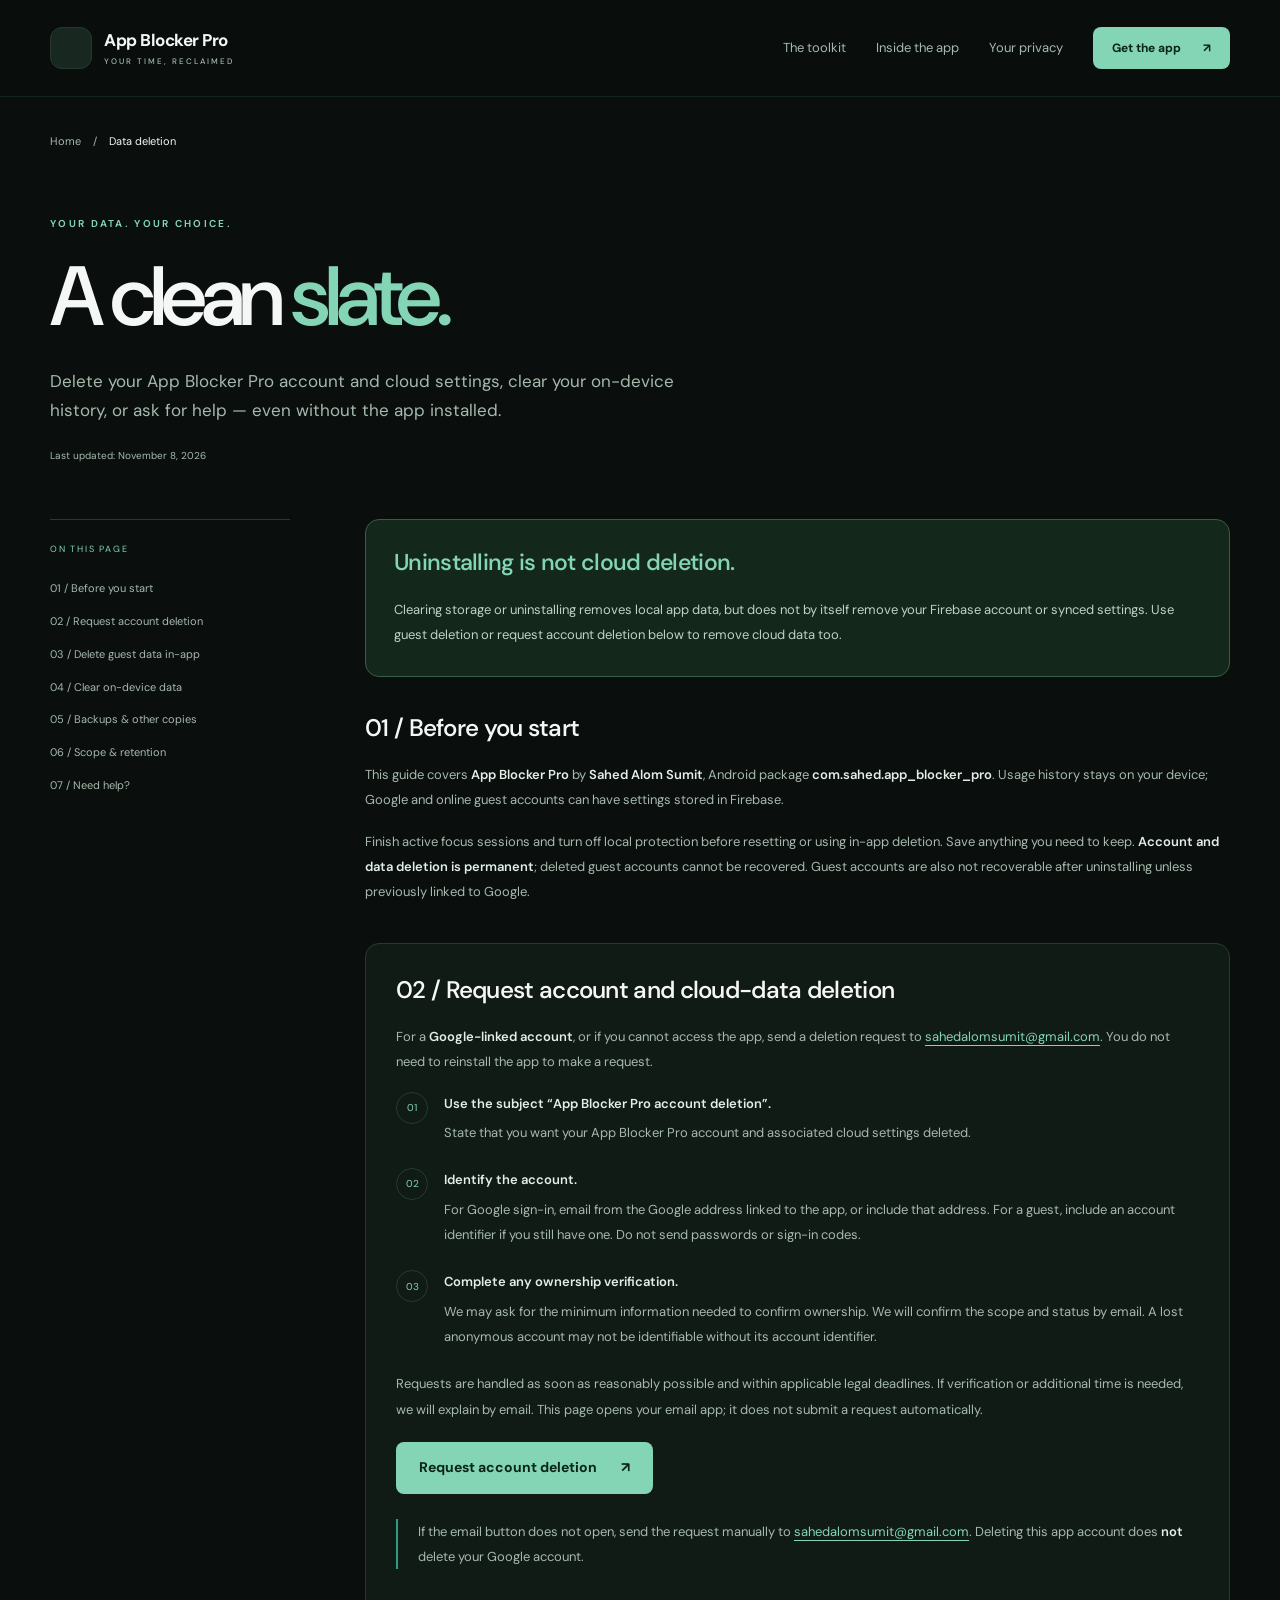
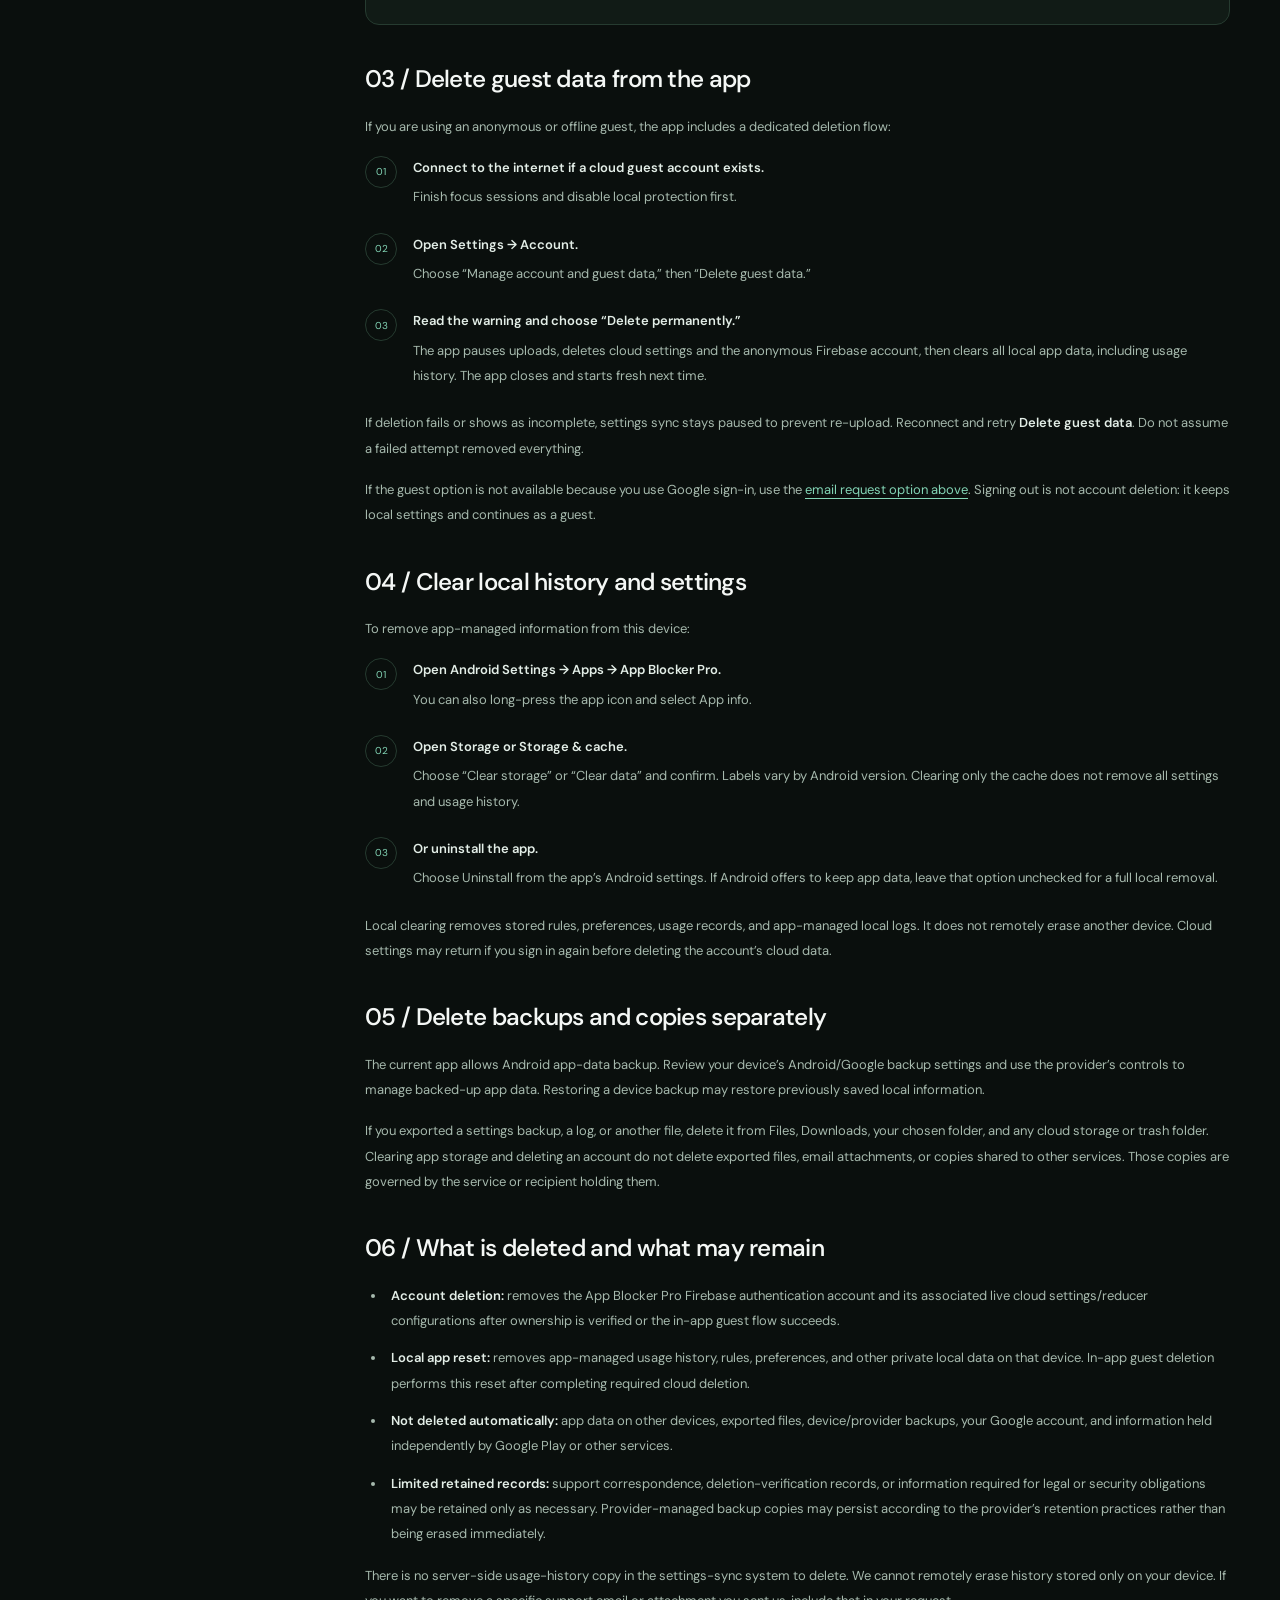
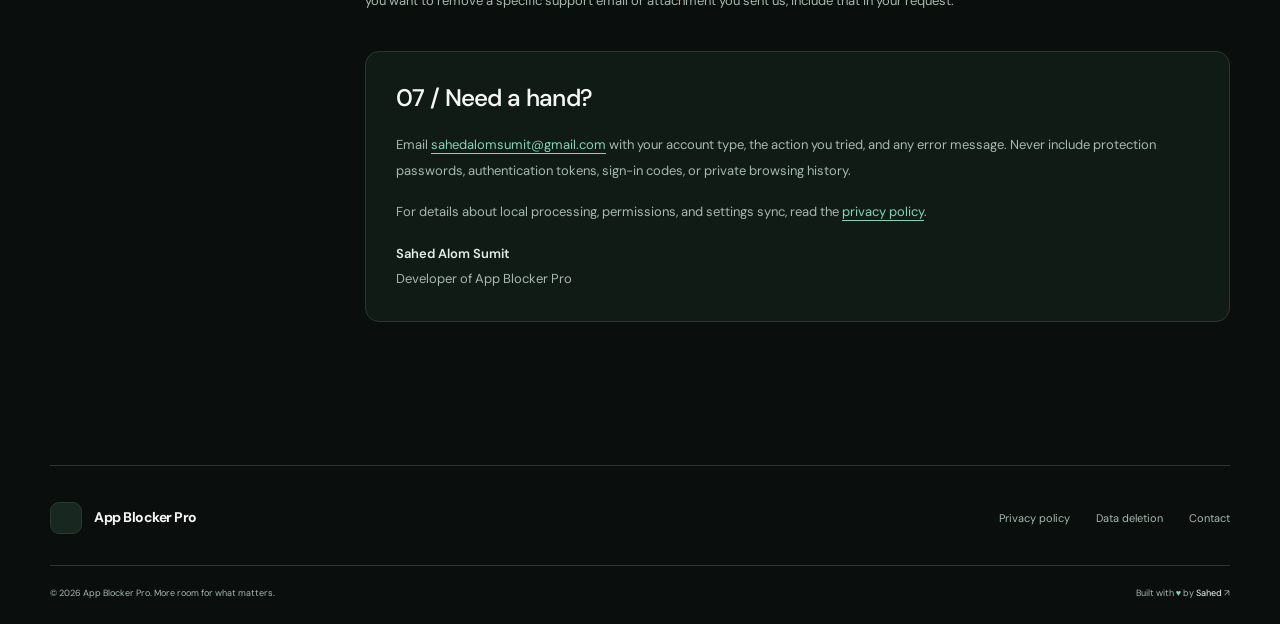
==== data-deletion.html @ 98c47689 "Add privacy policy, sitemap, and enhance website functionality - Created a new privacy policy page (" ====
<!doctype html>
<html lang="en">
<head>
  <meta charset="utf-8">
  <meta name="viewport" content="width=device-width, initial-scale=1">
  <title>Account &amp; Data Deletion — App Blocker Pro</title>
  <meta name="description" content="Request deletion of your App Blocker Pro account and cloud settings, delete guest data in the app, and remove local usage history and backups.">
  <meta name="theme-color" content="#0A0F0D">
  <link rel="canonical" href="https://app-blocker-pro.sahedalomsumit.com/data-deletion.html">
  <link rel="preconnect" href="https://fonts.googleapis.com">
  <link rel="preconnect" href="https://fonts.gstatic.com" crossorigin>
  <link href="https://fonts.googleapis.com/css2?family=DM+Sans:wght@400;450;500;550;600;650;700;750;800&display=swap" rel="stylesheet">
  <link rel="stylesheet" href="style.css">
  <script src="script.js" defer></script>
</head>
<body>
  <a class="skip-link" href="#main">Skip to content</a>
  <header class="site-header"><div class="shell header-inner"><a class="brand" href="index.html" aria-label="App Blocker Pro home"><span class="logo-slot" aria-hidden="true"><!-- Add your app logo. --></span><span>App Blocker Pro<small>YOUR TIME, RECLAIMED</small></span></a><button class="nav-toggle" type="button" aria-expanded="false" aria-controls="site-nav" hidden>Menu <span aria-hidden="true">☰</span></button><nav id="site-nav" aria-label="Main navigation"><a href="index.html#features">The toolkit</a><a href="index.html#screenshots">Inside the app</a><a href="index.html#privacy">Your privacy</a><a class="button button-small" href="https://play.google.com/store/apps/details?id=com.sahed.app_blocker_pro">Get the app <span aria-hidden="true">↗</span></a></nav></div></header>
  <main class="legal-main shell" id="main">
    <nav class="breadcrumb" aria-label="Breadcrumb"><a href="index.html">Home</a><span aria-hidden="true">/</span><span aria-current="page">Data deletion</span></nav>
    <header class="legal-header"><p class="eyebrow">YOUR DATA. YOUR CHOICE.</p><h1>A clean <span>slate.</span></h1><p>Delete your App Blocker Pro account and cloud settings, clear your on-device history, or ask for help — even without the app installed.</p><p class="updated">Last updated: <time datetime="2026-11-08">November 8, 2026</time></p></header>
    <div class="legal-layout">
      <aside class="legal-toc" aria-label="On this page"><p>ON THIS PAGE</p><a href="#before-you-start">01 / Before you start</a><a href="#request-deletion">02 / Request account deletion</a><a href="#guest-deletion">03 / Delete guest data in-app</a><a href="#local-data">04 / Clear on-device data</a><a href="#backups">05 / Backups &amp; other copies</a><a href="#what-is-deleted">06 / Scope &amp; retention</a><a href="#support">07 / Need help?</a></aside>
      <article class="legal-content">
        <section id="before-you-start"><div class="legal-callout"><h2>Uninstalling is not cloud deletion.</h2><p>Clearing storage or uninstalling removes local app data, but does not by itself remove your Firebase account or synced settings. Use guest deletion or request account deletion below to remove cloud data too.</p></div><h2>01 / Before you start</h2><p>This guide covers <strong>App Blocker Pro</strong> by <strong>Sahed Alom Sumit</strong>, Android package <strong>com.sahed.app_blocker_pro</strong>. Usage history stays on your device; Google and online guest accounts can have settings stored in Firebase.</p><p>Finish active focus sessions and turn off local protection before resetting or using in-app deletion. Save anything you need to keep. <strong>Account and data deletion is permanent</strong>; deleted guest accounts cannot be recovered. Guest accounts are also not recoverable after uninstalling unless previously linked to Google.</p></section>
        <section id="request-deletion" class="contact-panel"><h2>02 / Request account and cloud-data deletion</h2><p>For a <strong>Google-linked account</strong>, or if you cannot access the app, send a deletion request to <a href="mailto:sahedalomsumit@gmail.com">sahedalomsumit@gmail.com</a>. You do not need to reinstall the app to make a request.</p><ol class="deletion-steps"><li><strong>Use the subject “App Blocker Pro account deletion”.</strong>State that you want your App Blocker Pro account and associated cloud settings deleted.</li><li><strong>Identify the account.</strong>For Google sign-in, email from the Google address linked to the app, or include that address. For a guest, include an account identifier if you still have one. Do not send passwords or sign-in codes.</li><li><strong>Complete any ownership verification.</strong>We may ask for the minimum information needed to confirm ownership. We will confirm the scope and status by email. A lost anonymous account may not be identifiable without its account identifier.</li></ol><p>Requests are handled as soon as reasonably possible and within applicable legal deadlines. If verification or additional time is needed, we will explain by email. This page opens your email app; it does not submit a request automatically.</p><a class="button" href="mailto:sahedalomsumit@gmail.com?subject=App%20Blocker%20Pro%20account%20deletion&amp;body=Hello%2C%0A%0AI%20request%20deletion%20of%20my%20App%20Blocker%20Pro%20account%20and%20associated%20cloud%20settings.%0A%0ALinked%20Google%20email%20or%20guest%20account%20identifier%3A%20%0A%0AThank%20you.">Request account deletion <span aria-hidden="true">↗</span></a><p class="legal-note">If the email button does not open, send the request manually to <a href="mailto:sahedalomsumit@gmail.com">sahedalomsumit@gmail.com</a>. Deleting this app account does <strong>not</strong> delete your Google account.</p></section>
        <section id="guest-deletion"><h2>03 / Delete guest data from the app</h2><p>If you are using an anonymous or offline guest, the app includes a dedicated deletion flow:</p><ol class="deletion-steps"><li><strong>Connect to the internet if a cloud guest account exists.</strong>Finish focus sessions and disable local protection first.</li><li><strong>Open Settings → Account.</strong>Choose “Manage account and guest data,” then “Delete guest data.”</li><li><strong>Read the warning and choose “Delete permanently.”</strong>The app pauses uploads, deletes cloud settings and the anonymous Firebase account, then clears all local app data, including usage history. The app closes and starts fresh next time.</li></ol><p>If deletion fails or shows as incomplete, settings sync stays paused to prevent re-upload. Reconnect and retry <strong>Delete guest data</strong>. Do not assume a failed attempt removed everything.</p><p>If the guest option is not available because you use Google sign-in, use the <a href="#request-deletion">email request option above</a>. Signing out is not account deletion: it keeps local settings and continues as a guest.</p></section>
        <section id="local-data"><h2>04 / Clear local history and settings</h2><p>To remove app-managed information from this device:</p><ol class="deletion-steps"><li><strong>Open Android Settings → Apps → App Blocker Pro.</strong>You can also long-press the app icon and select App info.</li><li><strong>Open Storage or Storage &amp; cache.</strong>Choose “Clear storage” or “Clear data” and confirm. Labels vary by Android version. Clearing only the cache does not remove all settings and usage history.</li><li><strong>Or uninstall the app.</strong>Choose Uninstall from the app’s Android settings. If Android offers to keep app data, leave that option unchecked for a full local removal.</li></ol><p>Local clearing removes stored rules, preferences, usage records, and app-managed local logs. It does not remotely erase another device. Cloud settings may return if you sign in again before deleting the account’s cloud data.</p></section>
        <section id="backups"><h2>05 / Delete backups and copies separately</h2><p>The current app allows Android app-data backup. Review your device’s Android/Google backup settings and use the provider’s controls to manage backed-up app data. Restoring a device backup may restore previously saved local information.</p><p>If you exported a settings backup, a log, or another file, delete it from Files, Downloads, your chosen folder, and any cloud storage or trash folder. Clearing app storage and deleting an account do not delete exported files, email attachments, or copies shared to other services. Those copies are governed by the service or recipient holding them.</p></section>
        <section id="what-is-deleted"><h2>06 / What is deleted and what may remain</h2><ul><li><strong>Account deletion:</strong> removes the App Blocker Pro Firebase authentication account and its associated live cloud settings/reducer configurations after ownership is verified or the in-app guest flow succeeds.</li><li><strong>Local app reset:</strong> removes app-managed usage history, rules, preferences, and other private local data on that device. In-app guest deletion performs this reset after completing required cloud deletion.</li><li><strong>Not deleted automatically:</strong> app data on other devices, exported files, device/provider backups, your Google account, and information held independently by Google Play or other services.</li><li><strong>Limited retained records:</strong> support correspondence, deletion-verification records, or information required for legal or security obligations may be retained only as necessary. Provider-managed backup copies may persist according to the provider’s retention practices rather than being erased immediately.</li></ul><p>There is no server-side usage-history copy in the settings-sync system to delete. We cannot remotely erase history stored only on your device. If you want to remove a specific support email or attachment you sent us, include that in your request.</p></section>
        <section id="support" class="contact-panel"><h2>07 / Need a hand?</h2><p>Email <a href="mailto:sahedalomsumit@gmail.com">sahedalomsumit@gmail.com</a> with your account type, the action you tried, and any error message. Never include protection passwords, authentication tokens, sign-in codes, or private browsing history.</p><p>For details about local processing, permissions, and settings sync, read the <a href="privacy-policy.html">privacy policy</a>.</p><p><strong>Sahed Alom Sumit</strong><br>Developer of App Blocker Pro</p></section>
      </article>
    </div>
  </main>
  <footer class="site-footer shell"><div class="footer-top"><a class="brand" href="index.html"><span class="logo-slot" aria-hidden="true"></span><span>App Blocker Pro</span></a><nav aria-label="Footer navigation"><a href="privacy-policy.html">Privacy policy</a><a href="data-deletion.html" aria-current="page">Data deletion</a><a href="mailto:sahedalomsumit@gmail.com">Contact</a></nav></div><div class="footer-bottom"><p>© <span data-year>2026</span> App Blocker Pro. More room for what matters.</p><a href="https://sahedalomsumit.com">Built with <span class="heart" aria-label="love">♥</span> by <strong>Sahed</strong> <span aria-hidden="true">↗</span></a></div></footer>
</body>
</html>
---- style.css ----
/* App palette: emerald #2E9C7E, forest #0A0F0D, green surface tiers. */
:root{color-scheme:dark;--bg:#0a0f0d;--surface:#111b16;--surface-high:#18271f;--emerald:#2e9c7e;--mint:#83d5b6;--text:#f4f7f5;--muted:#a6b9ad;--line:#263b30;--shell:1180px;font-family:"DM Sans",sans-serif;font-synthesis:none}
*{box-sizing:border-box}html{scroll-behavior:smooth;scroll-padding-top:105px}body{margin:0;background:var(--bg);color:var(--text);font-size:16px;line-height:1.7}a{color:inherit;text-decoration:none}button{font:inherit}button,a{-webkit-tap-highlight-color:transparent}button{cursor:pointer}a,button,summary{touch-action:manipulation}a:focus-visible,button:focus-visible,summary:focus-visible,[tabindex]:focus-visible{outline:2px solid var(--mint);outline-offset:6px}::selection{background:var(--emerald);color:#fff}h1,h2,h3,p,figure{margin:0}h1,h2,h3{text-wrap:balance}h1,h2{font-weight:550;letter-spacing:-.065em;line-height:1.08}h3{font-weight:550;letter-spacing:-.035em;line-height:1.25}p{color:var(--muted)}svg{display:block}img{display:block;max-width:100%;height:auto}.shell{width:min(var(--shell),calc(100% - 96px));margin-inline:auto}.skip-link{position:fixed;top:-100px;left:20px;z-index:100;background:var(--mint);color:var(--bg);padding:12px 20px;border-radius:8px}.skip-link:focus{top:15px}[hidden]{display:none!important}
.site-header{position:sticky;top:0;z-index:20;background:rgba(10,15,13,.94);border-bottom:1px solid rgba(131,213,182,.1);backdrop-filter:blur(18px)}.header-inner{min-height:96px;display:flex;align-items:center;justify-content:space-between;gap:25px}.brand{display:inline-flex;align-items:center;gap:12px;font-size:17px;font-weight:700;letter-spacing:-.5px;line-height:1.4;flex-shrink:0}.brand small{display:block;font-size:8px;letter-spacing:2px;color:var(--muted);font-weight:500;margin-top:4px}.logo-slot{display:inline-block;flex-shrink:0;width:42px;height:42px;border:1px solid var(--line);background:var(--surface-high);border-radius:12px;overflow:hidden}.logo-slot img{width:100%;height:100%;object-fit:cover}#site-nav{display:flex;align-items:center;gap:30px;font-size:13px;color:var(--muted)}#site-nav a:not(.button):hover,.site-footer a:hover{color:var(--mint)}.button{display:inline-flex;align-items:center;justify-content:center;gap:24px;background:var(--mint);color:#0a2419;border:1px solid transparent;padding:13px 22px;border-radius:8px;font-size:14px;font-weight:700;transition:background .2s,transform .2s}.button:hover{background:#a5e7cb;transform:translateY(-2px)}.button-small{padding:10px 18px;font-size:12px;gap:22px}.nav-toggle{border:1px solid var(--line);border-radius:6px;background:var(--surface);color:var(--text);padding:8px 13px}
.hero{display:grid;grid-template-columns:1.12fr 1fr;align-items:center;gap:35px;min-height:760px;padding-block:74px 90px}.eyebrow{display:flex;align-items:center;gap:10px;font-size:10px;font-weight:650;letter-spacing:2.3px;line-height:1.6;color:var(--mint);margin-bottom:25px}.status-dot{width:6px;height:6px;background:var(--mint);border-radius:50%;box-shadow:0 0 0 5px #83d5b60d}.hero h1{font-size:clamp(60px,6.5vw,88px);line-height:1.04;margin-left:-4px}.accent-word{color:var(--mint);display:inline-block;position:relative}.accent-word svg{position:absolute;bottom:-16px;left:0;width:100%;fill:none;stroke:var(--emerald);stroke-width:2.2;stroke-linecap:round}.hero-description{font-size:17px;line-height:1.8;max-width:415px;margin-top:35px}.hero-actions{display:flex;align-items:center;gap:27px;margin-top:32px}.play-badge{display:inline-flex;align-items:center;gap:12px;padding:11px 20px 11px 16px;background:#f4f7f5;color:#111816;border:1px solid #f4f7f5;border-radius:9px;line-height:1.15;font-size:22px;font-weight:600;letter-spacing:-.6px;transition:transform .2s,box-shadow .2s}.play-badge:hover{transform:translateY(-3px);box-shadow:0 8px 25px #0004}.play-badge svg{width:26px;height:30px}.play-badge small{display:block;font-size:8px;letter-spacing:1.6px;font-weight:650;margin-bottom:4px}.text-link{display:inline-flex;gap:20px;align-items:center;font-weight:550;font-size:13px;color:var(--mint)}.text-link:hover{color:#c1f0d9}.compatibility{font-size:10px;margin-top:19px;letter-spacing:.2px}.compatibility span{padding-inline:7px}.hero-art{min-height:575px;position:relative;display:flex;align-items:center;justify-content:center;isolation:isolate}.hero-art::before{content:"";position:absolute;inset:40px -20px;background:radial-gradient(ellipse,#205f3d35,transparent 65%);z-index:-2}.orbit{position:absolute;border:1px solid #2e9c7e26;border-radius:50%;z-index:-1}.orbit-one{width:430px;height:430px}.orbit-two{width:530px;height:530px}.art-label{position:absolute;top:0;left:25px;font-size:8px;letter-spacing:2px;color:var(--muted)}.art-label span{color:var(--mint);font-size:18px;margin-right:13px}.phone-frame{width:238px;border:6px solid #26382e;border-radius:36px;background:#131d17;box-shadow:0 30px 70px #0006,0 0 0 1px #415a48;overflow:hidden;transform:rotate(6deg)}.image-slot{background:#142119;border:1px solid #2d4536;overflow:hidden}.image-slot img{width:100%;height:100%;object-fit:cover}.hero-image{aspect-ratio:9/19.5;border:0;border-radius:29px}.floating-note{position:absolute;bottom:54px;left:0;display:flex;gap:12px;align-items:center;background:#18271fee;border:1px solid #365140;border-radius:12px;padding:16px 21px;box-shadow:0 12px 40px #0003;font-size:12px;font-weight:550;transform:rotate(-4deg)}.note-icon{display:grid;place-items:center;width:30px;height:30px;border-radius:50%;background:#2e9c7e26;color:var(--mint)}.floating-note small{display:block;color:var(--muted);font-size:9px;margin-top:3px;font-weight:400}.art-footnote{position:absolute;bottom:0;right:16px;font-size:9px;letter-spacing:.6px}.promise-strip{border-block:1px solid var(--line);background:#101913}.promise-strip .shell{display:flex;justify-content:space-between;gap:24px;padding-block:24px}.promise-strip span{display:flex;align-items:center;gap:12px;color:#c2d2c8;font-size:12px}.promise-strip i{font-style:normal;color:var(--mint);font-size:17px}
.section{padding-block:112px}.section-heading{display:flex;align-items:flex-end;justify-content:space-between;gap:40px;margin-bottom:45px}.section-heading .eyebrow{margin-bottom:18px}h2{font-size:clamp(34px,4.1vw,54px)}.section-heading>p{font-size:13px;max-width:320px;padding-bottom:5px;line-height:1.9}.feature-grid{display:grid;grid-template-columns:repeat(3,1fr);gap:18px}.feature{padding:30px;background:var(--surface);border:1px solid var(--line);border-radius:17px;transition:border-color .25s,transform .25s}.feature:hover{border-color:#487b5c;transform:translateY(-4px)}.feature-top{display:flex;align-items:center;justify-content:space-between;margin-bottom:38px;gap:12px}.feature-number{font-size:8px;color:var(--muted);letter-spacing:1.4px}.feature-icon{font-size:25px;line-height:1;color:var(--mint)}.feature h3{font-size:27px;margin-bottom:20px}.feature p{font-size:12px;line-height:1.95}.feature-tag{display:block;padding-top:23px;margin-top:26px;border-top:1px solid var(--line);color:var(--mint);font-size:9px;letter-spacing:.3px}.tool-row{display:grid;grid-template-columns:repeat(3,1fr);gap:42px;margin-top:47px}.tool-row>div{padding-left:33px;position:relative}.tool-row>div>span{position:absolute;left:0;top:-3px;color:var(--mint);font-size:22px}.tool-row h3{font-size:15px;letter-spacing:-.3px;margin-bottom:8px}.tool-row p{font-size:12px;line-height:1.8}.screenshots-section{background:#101913;border-block:1px solid var(--line)}.gallery-controls{display:flex;gap:9px}.icon-button{width:42px;height:42px;border:1px solid #385443;border-radius:50%;color:var(--mint);background:transparent;transition:background .2s}.icon-button:hover{background:var(--surface-high)}.icon-button:disabled{opacity:.35;cursor:default}.screenshot-gallery{display:grid;grid-auto-flow:column;grid-auto-columns:calc((100% - 72px)/4);gap:24px;overflow-x:auto;scroll-snap-type:x mandatory;scrollbar-width:thin;scrollbar-color:#365140 transparent;padding-block:5px 18px;overscroll-behavior-inline:contain}.screen{scroll-snap-align:start;min-width:0}.screen-image{aspect-ratio:9/19.5;border-radius:22px;background:#18271f}.screen figcaption{padding-top:22px}.screen figcaption>span{color:var(--mint);font-size:8px;letter-spacing:1.5px}.screen h3{font-size:18px;margin-block:9px 8px}.screen p{font-size:11px}.gallery-hint{font-size:9px;margin-top:20px;display:flex;justify-content:space-between;letter-spacing:.5px}.gallery-hint span{font-size:20px;color:var(--mint)}.how-panel{display:grid;grid-template-columns:1fr 1fr;gap:95px;padding:55px;border:1px solid var(--line);border-radius:22px;background:linear-gradient(120deg,#18271f,#101913)}.how-panel h2{margin-bottom:25px}.how-panel>div>p:not(.eyebrow){font-size:13px;max-width:320px;margin-bottom:25px}.steps{padding:0;margin:0;list-style:none}.steps li{display:flex;gap:23px;padding-block:25px;border-bottom:1px solid var(--line)}.steps li:first-child{padding-top:0}.steps li:last-child{border:0;padding-bottom:0}.steps li>span{color:var(--mint);font-size:10px;padding-top:4px}.steps h3{font-size:18px;margin-bottom:9px}.steps p{font-size:12px;line-height:1.9}.privacy-section{padding-block:100px;background:#dcece2;color:#14291c;position:relative;overflow:hidden}.privacy-layout{display:grid;grid-template-columns:1fr 1fr;gap:95px}.privacy-section .eyebrow{color:#28644a}.privacy-section h2{font-size:clamp(40px,4.8vw,64px)}.privacy-section h2 span{color:#287554}.privacy-copy{padding-top:15px}.privacy-copy p{color:#3e5d4a;font-size:13px;margin-bottom:20px;line-height:1.95}.privacy-copy .large-copy{font-size:24px;letter-spacing:-.7px;line-height:1.4;color:#193f29;margin-bottom:25px}.privacy-section .text-link{color:#205b3d;border-bottom:1px solid #94b9a0;padding-bottom:6px}.privacy-section a:focus-visible{outline-color:#205b3d}.showcase{padding-bottom:0}.showcase .eyebrow{justify-content:center;font-size:9px}.feature-image{aspect-ratio:2.06/1;border-radius:20px}.faq-section{display:grid;grid-template-columns:1fr 1.2fr;gap:95px}.faq details{border-bottom:1px solid var(--line);padding:22px 0}.faq details:first-child{padding-top:0}.faq summary{list-style:none;display:flex;justify-content:space-between;align-items:center;gap:22px;cursor:pointer;font-size:14px;font-weight:550}.faq summary::-webkit-details-marker{display:none}.faq summary::after{content:"+";font-size:22px;color:var(--mint);font-weight:400}.faq details[open] summary::after{content:"−"}.faq details p{font-size:12px;line-height:1.95;padding-top:17px}.faq details a{color:var(--mint);text-decoration:underline;text-underline-offset:3px}.closing{text-align:center;border-top:1px solid var(--line);padding-block:85px 100px}.closing-logo{width:58px;height:58px;margin-bottom:24px;border-radius:17px}.closing .eyebrow{justify-content:center;margin-bottom:23px;font-size:9px}.closing h2{font-size:clamp(40px,5.3vw,68px)}.closing h2 span{color:var(--mint)}.closing>p:not(.eyebrow):not(.compatibility){font-size:13px;margin-block:24px 29px}.closing .compatibility{font-size:10px}.site-footer{border-top:1px solid var(--line);padding-block:36px 23px}.footer-top{display:flex;justify-content:space-between;align-items:center;gap:25px}.site-footer .brand{font-size:14px}.site-footer .logo-slot{width:32px;height:32px;border-radius:9px}.site-footer nav{display:flex;gap:26px;font-size:11px;color:var(--muted)}.footer-bottom{display:flex;justify-content:space-between;gap:25px;align-items:center;margin-top:31px;padding-top:20px;border-top:1px solid var(--line);font-size:9px;color:var(--muted)}.heart{color:var(--mint)}.footer-bottom strong{color:#d5e3d9;font-weight:500}
/* Legal pages retain real HTML content and navigation without JavaScript. */
.legal-main{padding-block:35px 105px}.breadcrumb{display:flex;flex-wrap:wrap;gap:12px;font-size:11px;color:var(--muted)}.breadcrumb a:hover{color:var(--mint)}.breadcrumb [aria-current]{color:var(--text)}.legal-header{max-width:780px;padding-block:65px 55px}.legal-header .eyebrow{margin-bottom:20px}.legal-header h1{font-size:clamp(52px,7vw,84px);margin-bottom:25px}.legal-header h1 span{color:var(--mint)}.legal-header>p:not(.eyebrow):not(.updated){font-size:17px;max-width:650px}.legal-header .updated{font-size:10px;margin-top:22px}.legal-layout{display:grid;grid-template-columns:240px minmax(0,1fr);gap:75px;align-items:start}.legal-toc{position:sticky;top:125px;display:flex;flex-direction:column;gap:14px;border-top:1px solid var(--line);padding-top:22px}.legal-toc p{font-size:9px;letter-spacing:1.8px;color:var(--mint);margin-bottom:8px}.legal-toc a{font-size:11px;color:var(--muted)}.legal-toc a:hover{color:var(--mint)}.legal-content{min-width:0}.legal-content section{margin-bottom:38px;scroll-margin-top:120px}.legal-content h2{font-size:24px;letter-spacing:-.7px;line-height:1.3;margin-bottom:19px}.legal-content h3{font-size:17px;margin-block:25px 12px}.legal-content p,.legal-content li{font-size:13px;line-height:1.95;color:var(--muted)}.legal-content p+p{margin-top:16px}.legal-content strong{color:#e3eee7;font-weight:600}.legal-content a{color:var(--mint);text-decoration:underline;text-underline-offset:4px;overflow-wrap:anywhere}.legal-content ul,.legal-content ol{padding-left:21px;margin-block:16px}.legal-content li{padding-left:5px;margin-bottom:12px}.legal-callout{padding:28px;border:1px solid #365e48;background:#14271b;border-radius:14px;margin-bottom:35px}.legal-callout h2{color:var(--mint);font-size:23px}.legal-callout p{color:#bfd2c5}.contact-panel{background:var(--surface);border:1px solid var(--line);padding:30px;border-radius:14px}.legal-content .button{color:#0a2419;text-decoration:none;margin-top:20px;overflow-wrap:normal}.deletion-steps{list-style:none;counter-reset:step;padding-left:0!important}.deletion-steps li{position:relative;counter-increment:step;padding-left:48px!important;margin-bottom:22px}.deletion-steps li::before{content:counter(step,decimal-leading-zero);position:absolute;left:0;top:1px;width:30px;height:30px;display:grid;place-items:center;border:1px solid var(--line);border-radius:50%;font-size:10px;color:var(--mint)}.deletion-steps strong{display:block;margin-bottom:4px}.legal-note{border-left:2px solid var(--emerald);padding-left:20px;margin-block:25px}
@media(min-width:1450px){.hero{min-height:830px}.hero-art{min-height:620px}.phone-frame{width:256px}.orbit-one{width:460px;height:460px}.orbit-two{width:560px;height:560px}}
@media(max-width:1050px){.shell{width:calc(100% - 64px)}#site-nav{gap:19px}.hero{gap:20px;min-height:690px}.hero h1{font-size:70px}.hero-art{min-height:520px}.orbit-one{width:330px;height:330px}.orbit-two{width:400px;height:400px}.phone-frame{width:208px}.art-label{left:0}.floating-note{left:-10px;bottom:35px;padding:12px 15px}.hero-actions{gap:18px}.hero-actions .text-link{font-size:11px;gap:10px}.feature{padding:24px}.feature h3{font-size:24px}.how-panel{padding:38px;gap:45px}.privacy-layout,.faq-section{gap:55px}.legal-layout{grid-template-columns:200px minmax(0,1fr);gap:40px}.screenshot-gallery{grid-auto-columns:calc((100% - 48px)/3)}}
@media(max-width:800px){.header-inner{min-height:80px;flex-wrap:wrap;gap:0;padding-block:17px}.nav-toggle:not([hidden]){display:block}.site-header .brand{font-size:15px}#site-nav{width:100%;justify-content:space-between;padding-top:20px;gap:15px;flex-wrap:wrap}.js #site-nav{display:none}.js #site-nav.is-open{display:flex}.hero{grid-template-columns:1fr 1fr;padding-block:65px;gap:10px;min-height:650px}.hero h1{font-size:58px}.hero-description{font-size:14px}.hero-actions{flex-wrap:wrap;gap:18px}.hero-art{min-height:490px}.phone-frame{width:180px}.orbit-one{width:260px;height:260px}.orbit-two{width:320px;height:320px}.floating-note{font-size:10px;left:-18px;padding:12px;gap:8px;bottom:33px}.floating-note small{font-size:8px}.art-label{font-size:7px;letter-spacing:1px}.art-footnote{font-size:8px;right:0}.compatibility{font-size:9px}.promise-strip .shell{display:grid;grid-template-columns:1fr 1fr;gap:15px}.promise-strip span{font-size:11px}.section{padding-block:80px}.section-heading{align-items:flex-start}.section-heading>p{max-width:215px;font-size:12px}.feature-grid{gap:12px}.feature{padding:21px}.feature-top{margin-bottom:30px}.feature-number{font-size:7px;letter-spacing:.5px}.feature h3{font-size:22px}.feature p{font-size:11px}.feature-tag{font-size:8px}.tool-row{gap:22px}.tool-row h3{font-size:13px}.tool-row p{font-size:11px}.how-panel{gap:35px;padding:30px}.how-panel h2{font-size:38px}.privacy-layout{gap:35px}.privacy-section h2{font-size:44px}.privacy-copy .large-copy{font-size:20px}.faq-section{grid-template-columns:.8fr 1.2fr;gap:35px}.faq summary{font-size:13px}.legal-layout{grid-template-columns:1fr;gap:35px}.legal-toc{position:static;display:grid;grid-template-columns:1fr 1fr;gap:10px}.legal-toc p{grid-column:1/-1}.legal-header{padding-block:45px}.showcase{padding-bottom:0}}
@media(max-width:600px){html{scroll-padding-top:90px}.shell{width:calc(100% - 40px)}.brand small{font-size:7px;letter-spacing:1.6px}.logo-slot{width:36px;height:36px;border-radius:10px}.header-inner{min-height:76px}#site-nav{align-items:flex-start;flex-direction:column;gap:20px;padding-block:24px 8px;font-size:14px}#site-nav .button{width:100%;padding-block:13px}.hero{grid-template-columns:1fr;padding-block:51px 30px;gap:24px;overflow:hidden}.hero .eyebrow{font-size:8px;letter-spacing:1.8px}.hero h1{font-size:clamp(54px,12.8vw,76px)}.hero-description{max-width:350px;font-size:15px;margin-top:31px}.hero-actions{gap:23px;margin-top:26px}.hero-actions .text-link{font-size:11px}.play-badge{font-size:20px;padding:11px 16px;gap:10px}.play-badge svg{width:24px}.hero-art{min-height:530px;margin-top:15px}.phone-frame{width:204px}.orbit-one{width:310px;height:310px}.orbit-two{width:400px;height:400px}.art-label{left:10px;top:5px;font-size:8px}.floating-note{bottom:35px;left:7px;font-size:11px;padding:13px 15px}.floating-note small{font-size:8px}.art-footnote{right:9px;font-size:8px}.promise-strip .shell{gap:16px 10px;padding-block:21px}.promise-strip span{font-size:10px;gap:8px}.section{padding-block:65px}.section-heading{display:block;margin-bottom:30px}.eyebrow{font-size:8px;letter-spacing:1.7px;margin-bottom:17px}h2{font-size:39px}.section-heading>p{max-width:100%;margin-top:22px;font-size:12px}.feature-grid{grid-template-columns:1fr;gap:14px}.feature{padding:27px}.feature-top{margin-bottom:26px}.feature-number{font-size:8px;letter-spacing:1.4px}.feature h3{font-size:30px}.feature h3 br{display:none}.feature p{font-size:13px}.feature-tag{font-size:10px;padding-top:20px;margin-top:22px}.tool-row{grid-template-columns:1fr;gap:28px;margin-top:35px}.tool-row h3{font-size:16px}.tool-row p{font-size:12px}.screenshots-section .section-heading{display:flex;align-items:flex-end;gap:15px}.screenshots-section h2{font-size:34px}.gallery-controls{gap:6px}.icon-button{width:35px;height:35px}.screenshot-gallery{grid-auto-columns:76%;gap:22px}.screen-image{border-radius:24px}.screen h3{font-size:21px}.screen p{font-size:12px}.how-panel{grid-template-columns:1fr;gap:36px;padding:29px 24px}.how-panel h2{font-size:40px}.steps li{gap:18px}.steps p{font-size:12px}.privacy-section{padding-block:65px}.privacy-layout{grid-template-columns:1fr;gap:32px}.privacy-section h2{font-size:52px}.privacy-copy{padding-top:0}.privacy-copy p{font-size:13px}.privacy-copy .large-copy{font-size:24px}.showcase{padding-bottom:0}.feature-image{border-radius:12px}.showcase .eyebrow{font-size:7px}.faq-section{grid-template-columns:1fr;gap:30px}.faq details{padding-block:21px}.faq summary{font-size:14px}.closing{padding-block:65px}.closing h2{font-size:clamp(35px,9vw,51px)}.closing>p:not(.eyebrow):not(.compatibility){font-size:12px}.footer-top{align-items:flex-start;flex-direction:column;gap:24px}.site-footer nav{flex-wrap:wrap;gap:22px}.footer-bottom{align-items:flex-start;flex-direction:column;gap:13px;margin-top:25px}.legal-main{padding-block:24px 60px}.legal-header{padding-block:35px}.legal-header h1{font-size:56px}.legal-header>p:not(.eyebrow):not(.updated){font-size:15px}.legal-header .eyebrow{font-size:8px}.legal-toc{grid-template-columns:1fr;gap:12px}.legal-toc a{font-size:12px}.legal-content h2{font-size:23px}.legal-content p,.legal-content li{font-size:13px}.legal-callout,.contact-panel{padding:23px}.legal-layout{gap:32px}}
@media(prefers-reduced-motion:no-preference){.hero-copy{animation:rise-in .8s both}.hero-art{animation:rise-in 1s .12s both}.reveal-ready{opacity:0;transform:translateY(20px);transition:opacity .65s,transform .65s}.reveal-ready.is-visible{opacity:1;transform:none}@keyframes rise-in{from{opacity:0;transform:translateY(20px)}to{opacity:1;transform:translateY(0)}}}
@media(prefers-reduced-motion:reduce){html{scroll-behavior:auto}*,*::before,*::after{animation:none!important;transition:none!important}}
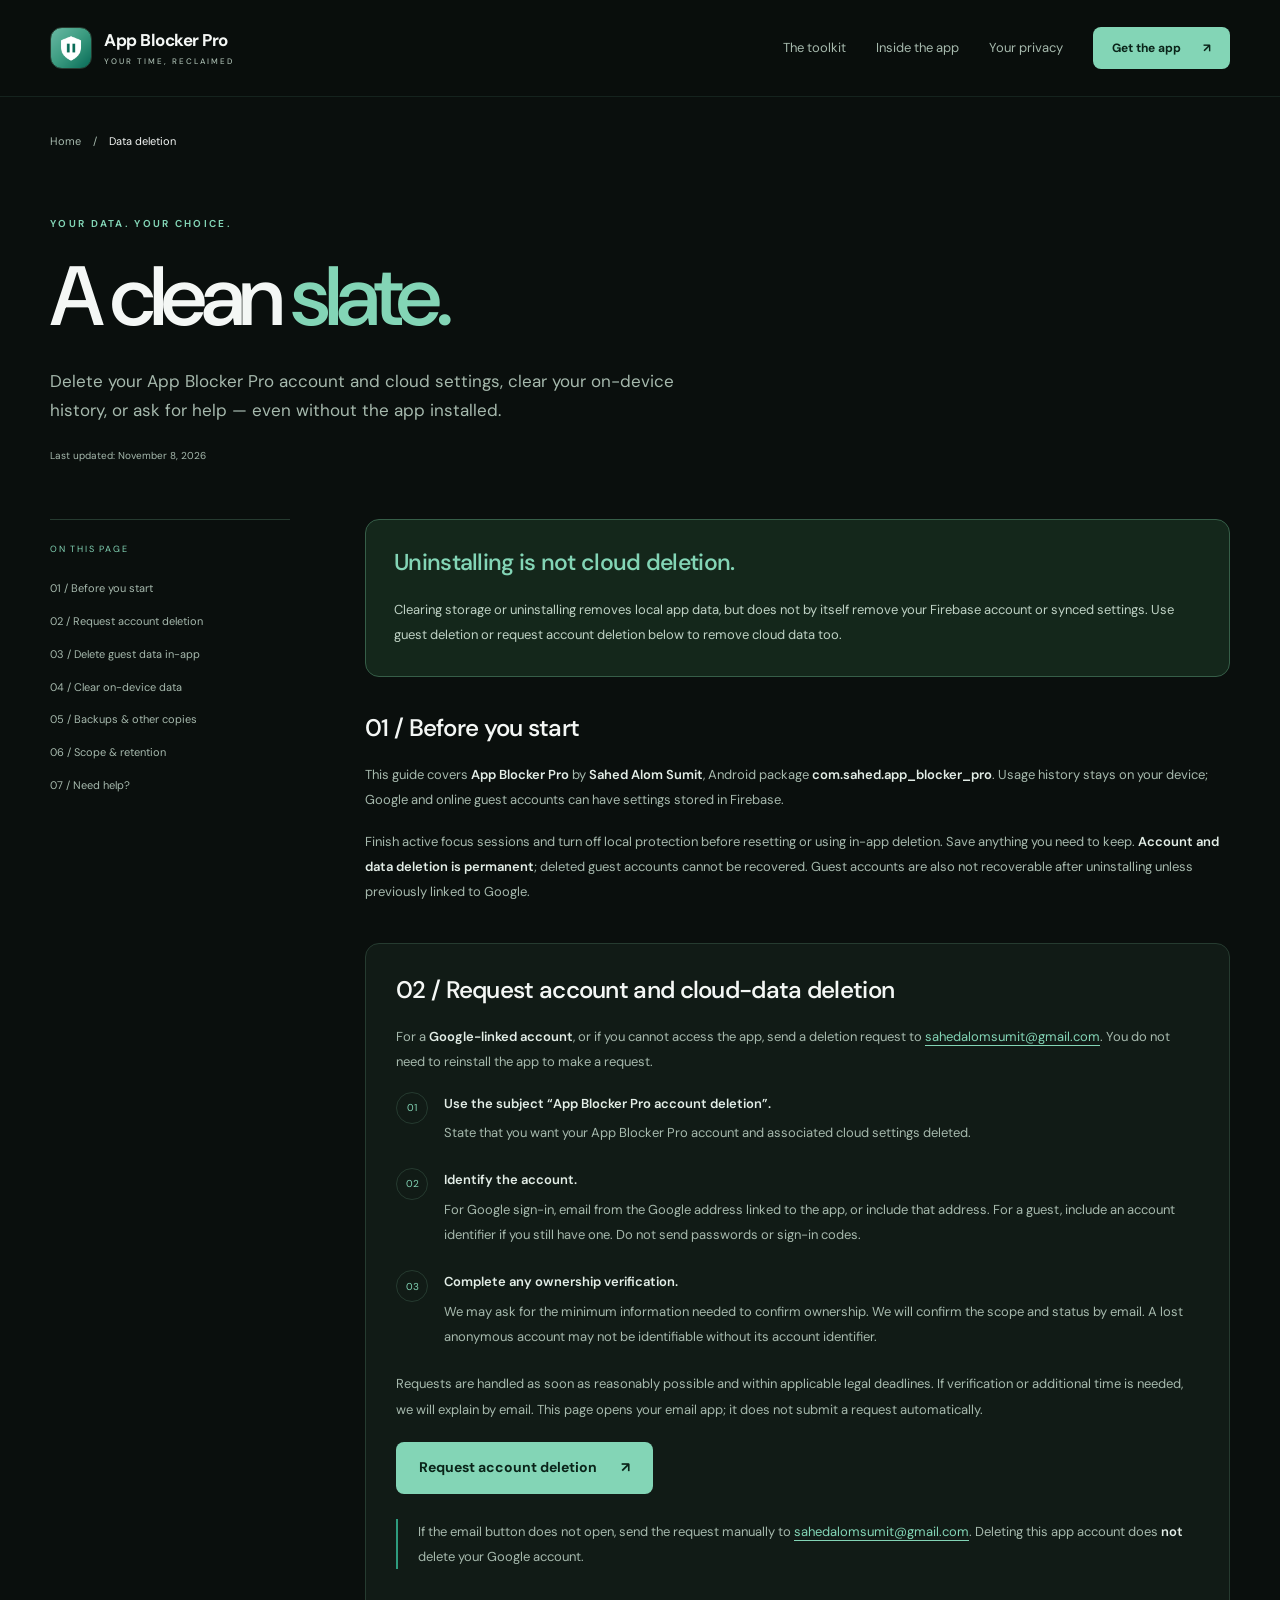
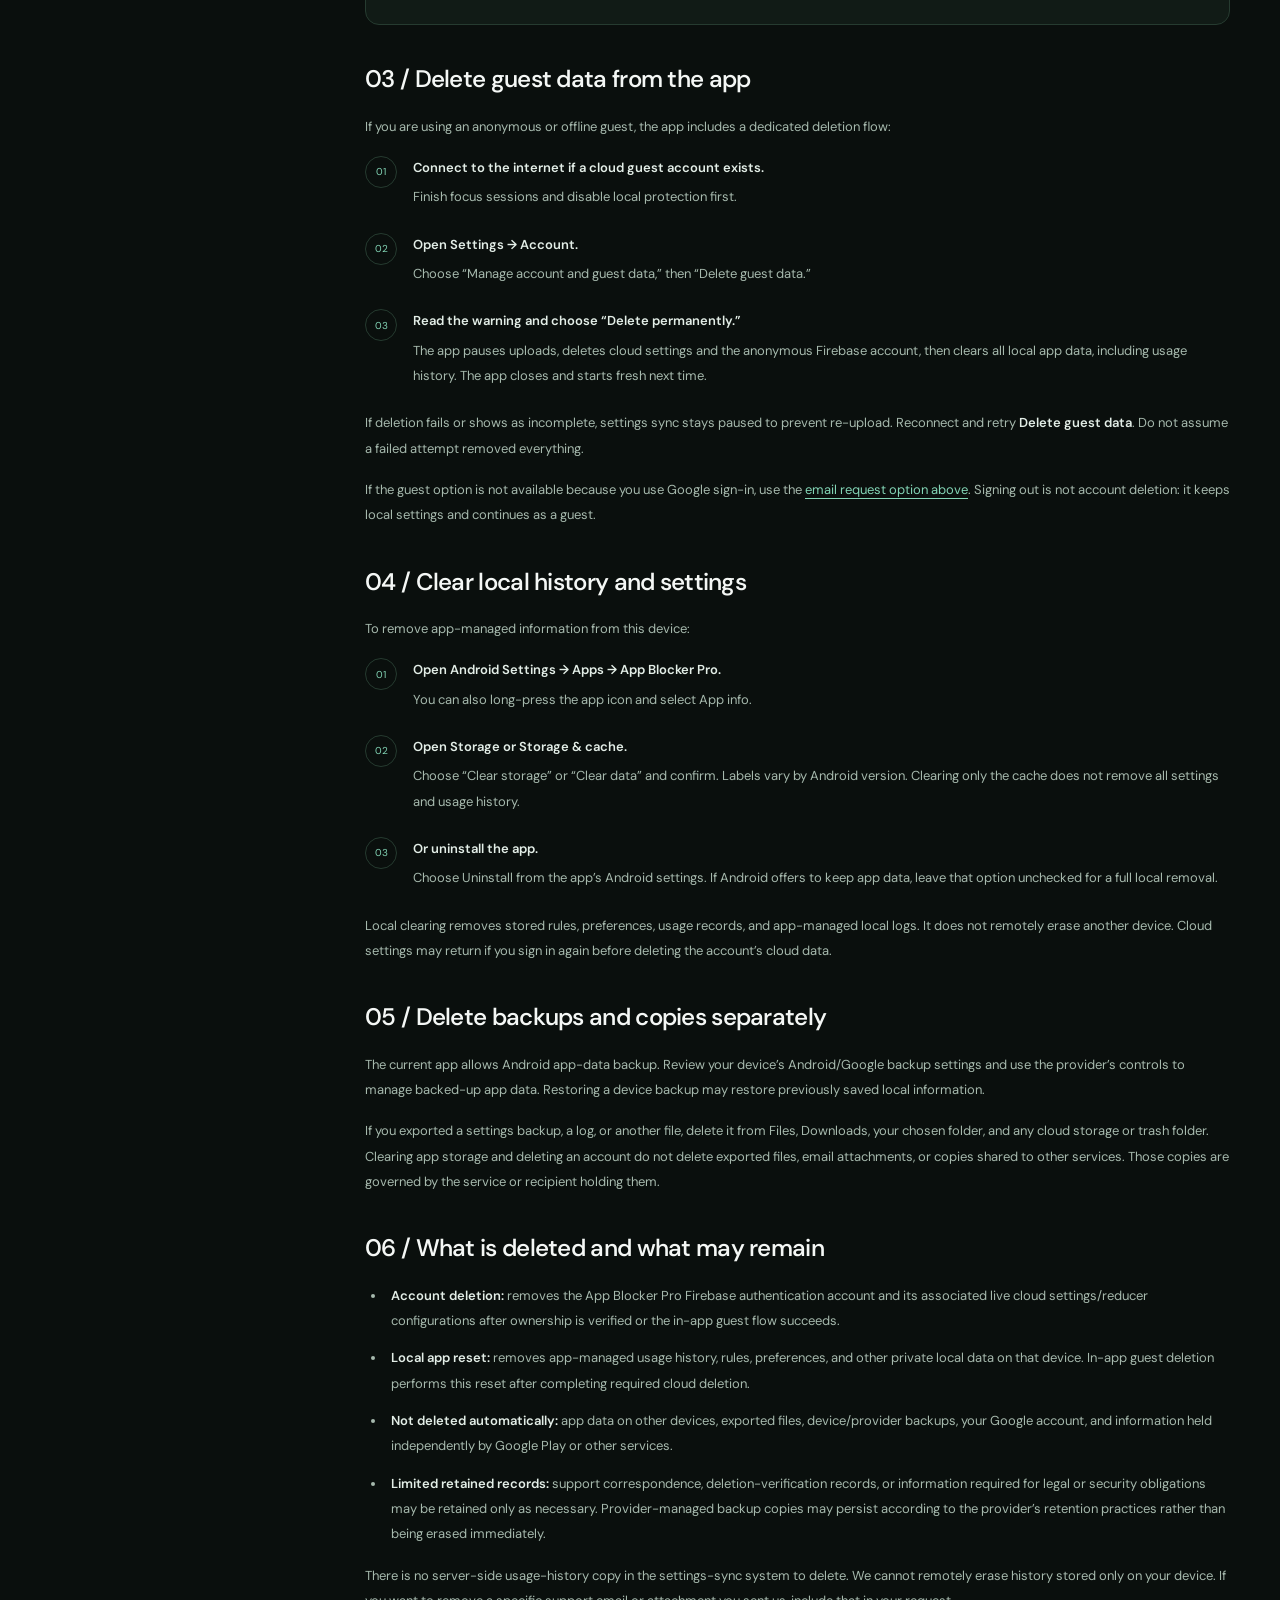
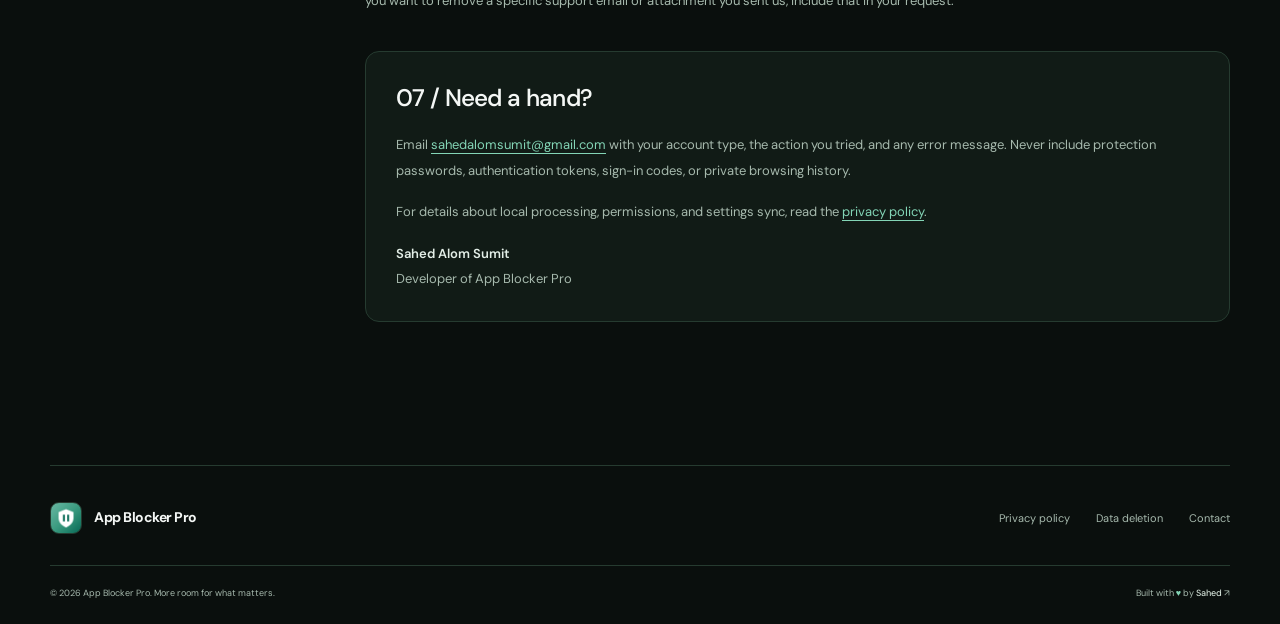
==== commit 4015cf7d: "Add app logo as favicon and update image placeholders in HTML and CSS files" ====
--- a/data-deletion.html
+++ b/data-deletion.html
@@ -6,6 +6,8 @@
   <title>Account &amp; Data Deletion — App Blocker Pro</title>
   <meta name="description" content="Request deletion of your App Blocker Pro account and cloud settings, delete guest data in the app, and remove local usage history and backups.">
   <meta name="theme-color" content="#0A0F0D">
+  <link rel="icon" type="image/png" href="img/app_blocker_pro_logo.png">
+  <link rel="apple-touch-icon" href="img/app_blocker_pro_logo.png">
   <link rel="canonical" href="https://app-blocker-pro.sahedalomsumit.com/data-deletion.html">
   <link rel="preconnect" href="https://fonts.googleapis.com">
   <link rel="preconnect" href="https://fonts.gstatic.com" crossorigin>
--- a/style.css
+++ b/style.css
@@ -4,6 +4,8 @@
 .site-header{position:sticky;top:0;z-index:20;background:rgba(10,15,13,.94);border-bottom:1px solid rgba(131,213,182,.1);backdrop-filter:blur(18px)}.header-inner{min-height:96px;display:flex;align-items:center;justify-content:space-between;gap:25px}.brand{display:inline-flex;align-items:center;gap:12px;font-size:17px;font-weight:700;letter-spacing:-.5px;line-height:1.4;flex-shrink:0}.brand small{display:block;font-size:8px;letter-spacing:2px;color:var(--muted);font-weight:500;margin-top:4px}.logo-slot{display:inline-block;flex-shrink:0;width:42px;height:42px;border:1px solid var(--line);background:var(--surface-high);border-radius:12px;overflow:hidden}.logo-slot img{width:100%;height:100%;object-fit:cover}#site-nav{display:flex;align-items:center;gap:30px;font-size:13px;color:var(--muted)}#site-nav a:not(.button):hover,.site-footer a:hover{color:var(--mint)}.button{display:inline-flex;align-items:center;justify-content:center;gap:24px;background:var(--mint);color:#0a2419;border:1px solid transparent;padding:13px 22px;border-radius:8px;font-size:14px;font-weight:700;transition:background .2s,transform .2s}.button:hover{background:#a5e7cb;transform:translateY(-2px)}.button-small{padding:10px 18px;font-size:12px;gap:22px}.nav-toggle{border:1px solid var(--line);border-radius:6px;background:var(--surface);color:var(--text);padding:8px 13px}
 .hero{display:grid;grid-template-columns:1.12fr 1fr;align-items:center;gap:35px;min-height:760px;padding-block:74px 90px}.eyebrow{display:flex;align-items:center;gap:10px;font-size:10px;font-weight:650;letter-spacing:2.3px;line-height:1.6;color:var(--mint);margin-bottom:25px}.status-dot{width:6px;height:6px;background:var(--mint);border-radius:50%;box-shadow:0 0 0 5px #83d5b60d}.hero h1{font-size:clamp(60px,6.5vw,88px);line-height:1.04;margin-left:-4px}.accent-word{color:var(--mint);display:inline-block;position:relative}.accent-word svg{position:absolute;bottom:-16px;left:0;width:100%;fill:none;stroke:var(--emerald);stroke-width:2.2;stroke-linecap:round}.hero-description{font-size:17px;line-height:1.8;max-width:415px;margin-top:35px}.hero-actions{display:flex;align-items:center;gap:27px;margin-top:32px}.play-badge{display:inline-flex;align-items:center;gap:12px;padding:11px 20px 11px 16px;background:#f4f7f5;color:#111816;border:1px solid #f4f7f5;border-radius:9px;line-height:1.15;font-size:22px;font-weight:600;letter-spacing:-.6px;transition:transform .2s,box-shadow .2s}.play-badge:hover{transform:translateY(-3px);box-shadow:0 8px 25px #0004}.play-badge svg{width:26px;height:30px}.play-badge small{display:block;font-size:8px;letter-spacing:1.6px;font-weight:650;margin-bottom:4px}.text-link{display:inline-flex;gap:20px;align-items:center;font-weight:550;font-size:13px;color:var(--mint)}.text-link:hover{color:#c1f0d9}.compatibility{font-size:10px;margin-top:19px;letter-spacing:.2px}.compatibility span{padding-inline:7px}.hero-art{min-height:575px;position:relative;display:flex;align-items:center;justify-content:center;isolation:isolate}.hero-art::before{content:"";position:absolute;inset:40px -20px;background:radial-gradient(ellipse,#205f3d35,transparent 65%);z-index:-2}.orbit{position:absolute;border:1px solid #2e9c7e26;border-radius:50%;z-index:-1}.orbit-one{width:430px;height:430px}.orbit-two{width:530px;height:530px}.art-label{position:absolute;top:0;left:25px;font-size:8px;letter-spacing:2px;color:var(--muted)}.art-label span{color:var(--mint);font-size:18px;margin-right:13px}.phone-frame{width:238px;border:6px solid #26382e;border-radius:36px;background:#131d17;box-shadow:0 30px 70px #0006,0 0 0 1px #415a48;overflow:hidden;transform:rotate(6deg)}.image-slot{background:#142119;border:1px solid #2d4536;overflow:hidden}.image-slot img{width:100%;height:100%;object-fit:cover}.hero-image{aspect-ratio:9/19.5;border:0;border-radius:29px}.floating-note{position:absolute;bottom:54px;left:0;display:flex;gap:12px;align-items:center;background:#18271fee;border:1px solid #365140;border-radius:12px;padding:16px 21px;box-shadow:0 12px 40px #0003;font-size:12px;font-weight:550;transform:rotate(-4deg)}.note-icon{display:grid;place-items:center;width:30px;height:30px;border-radius:50%;background:#2e9c7e26;color:var(--mint)}.floating-note small{display:block;color:var(--muted);font-size:9px;margin-top:3px;font-weight:400}.art-footnote{position:absolute;bottom:0;right:16px;font-size:9px;letter-spacing:.6px}.promise-strip{border-block:1px solid var(--line);background:#101913}.promise-strip .shell{display:flex;justify-content:space-between;gap:24px;padding-block:24px}.promise-strip span{display:flex;align-items:center;gap:12px;color:#c2d2c8;font-size:12px}.promise-strip i{font-style:normal;color:var(--mint);font-size:17px}
 .section{padding-block:112px}.section-heading{display:flex;align-items:flex-end;justify-content:space-between;gap:40px;margin-bottom:45px}.section-heading .eyebrow{margin-bottom:18px}h2{font-size:clamp(34px,4.1vw,54px)}.section-heading>p{font-size:13px;max-width:320px;padding-bottom:5px;line-height:1.9}.feature-grid{display:grid;grid-template-columns:repeat(3,1fr);gap:18px}.feature{padding:30px;background:var(--surface);border:1px solid var(--line);border-radius:17px;transition:border-color .25s,transform .25s}.feature:hover{border-color:#487b5c;transform:translateY(-4px)}.feature-top{display:flex;align-items:center;justify-content:space-between;margin-bottom:38px;gap:12px}.feature-number{font-size:8px;color:var(--muted);letter-spacing:1.4px}.feature-icon{font-size:25px;line-height:1;color:var(--mint)}.feature h3{font-size:27px;margin-bottom:20px}.feature p{font-size:12px;line-height:1.95}.feature-tag{display:block;padding-top:23px;margin-top:26px;border-top:1px solid var(--line);color:var(--mint);font-size:9px;letter-spacing:.3px}.tool-row{display:grid;grid-template-columns:repeat(3,1fr);gap:42px;margin-top:47px}.tool-row>div{padding-left:33px;position:relative}.tool-row>div>span{position:absolute;left:0;top:-3px;color:var(--mint);font-size:22px}.tool-row h3{font-size:15px;letter-spacing:-.3px;margin-bottom:8px}.tool-row p{font-size:12px;line-height:1.8}.screenshots-section{background:#101913;border-block:1px solid var(--line)}.gallery-controls{display:flex;gap:9px}.icon-button{width:42px;height:42px;border:1px solid #385443;border-radius:50%;color:var(--mint);background:transparent;transition:background .2s}.icon-button:hover{background:var(--surface-high)}.icon-button:disabled{opacity:.35;cursor:default}.screenshot-gallery{display:grid;grid-auto-flow:column;grid-auto-columns:calc((100% - 72px)/4);gap:24px;overflow-x:auto;scroll-snap-type:x mandatory;scrollbar-width:thin;scrollbar-color:#365140 transparent;padding-block:5px 18px;overscroll-behavior-inline:contain}.screen{scroll-snap-align:start;min-width:0}.screen-image{aspect-ratio:9/19.5;border-radius:22px;background:#18271f}.screen figcaption{padding-top:22px}.screen figcaption>span{color:var(--mint);font-size:8px;letter-spacing:1.5px}.screen h3{font-size:18px;margin-block:9px 8px}.screen p{font-size:11px}.gallery-hint{font-size:9px;margin-top:20px;display:flex;justify-content:space-between;letter-spacing:.5px}.gallery-hint span{font-size:20px;color:var(--mint)}.how-panel{display:grid;grid-template-columns:1fr 1fr;gap:95px;padding:55px;border:1px solid var(--line);border-radius:22px;background:linear-gradient(120deg,#18271f,#101913)}.how-panel h2{margin-bottom:25px}.how-panel>div>p:not(.eyebrow){font-size:13px;max-width:320px;margin-bottom:25px}.steps{padding:0;margin:0;list-style:none}.steps li{display:flex;gap:23px;padding-block:25px;border-bottom:1px solid var(--line)}.steps li:first-child{padding-top:0}.steps li:last-child{border:0;padding-bottom:0}.steps li>span{color:var(--mint);font-size:10px;padding-top:4px}.steps h3{font-size:18px;margin-bottom:9px}.steps p{font-size:12px;line-height:1.9}.privacy-section{padding-block:100px;background:#dcece2;color:#14291c;position:relative;overflow:hidden}.privacy-layout{display:grid;grid-template-columns:1fr 1fr;gap:95px}.privacy-section .eyebrow{color:#28644a}.privacy-section h2{font-size:clamp(40px,4.8vw,64px)}.privacy-section h2 span{color:#287554}.privacy-copy{padding-top:15px}.privacy-copy p{color:#3e5d4a;font-size:13px;margin-bottom:20px;line-height:1.95}.privacy-copy .large-copy{font-size:24px;letter-spacing:-.7px;line-height:1.4;color:#193f29;margin-bottom:25px}.privacy-section .text-link{color:#205b3d;border-bottom:1px solid #94b9a0;padding-bottom:6px}.privacy-section a:focus-visible{outline-color:#205b3d}.showcase{padding-bottom:0}.showcase .eyebrow{justify-content:center;font-size:9px}.feature-image{aspect-ratio:2.06/1;border-radius:20px}.faq-section{display:grid;grid-template-columns:1fr 1.2fr;gap:95px}.faq details{border-bottom:1px solid var(--line);padding:22px 0}.faq details:first-child{padding-top:0}.faq summary{list-style:none;display:flex;justify-content:space-between;align-items:center;gap:22px;cursor:pointer;font-size:14px;font-weight:550}.faq summary::-webkit-details-marker{display:none}.faq summary::after{content:"+";font-size:22px;color:var(--mint);font-weight:400}.faq details[open] summary::after{content:"−"}.faq details p{font-size:12px;line-height:1.95;padding-top:17px}.faq details a{color:var(--mint);text-decoration:underline;text-underline-offset:3px}.closing{text-align:center;border-top:1px solid var(--line);padding-block:85px 100px}.closing-logo{width:58px;height:58px;margin-bottom:24px;border-radius:17px}.closing .eyebrow{justify-content:center;margin-bottom:23px;font-size:9px}.closing h2{font-size:clamp(40px,5.3vw,68px)}.closing h2 span{color:var(--mint)}.closing>p:not(.eyebrow):not(.compatibility){font-size:13px;margin-block:24px 29px}.closing .compatibility{font-size:10px}.site-footer{border-top:1px solid var(--line);padding-block:36px 23px}.footer-top{display:flex;justify-content:space-between;align-items:center;gap:25px}.site-footer .brand{font-size:14px}.site-footer .logo-slot{width:32px;height:32px;border-radius:9px}.site-footer nav{display:flex;gap:26px;font-size:11px;color:var(--muted)}.footer-bottom{display:flex;justify-content:space-between;gap:25px;align-items:center;margin-top:31px;padding-top:20px;border-top:1px solid var(--line);font-size:9px;color:var(--muted)}.heart{color:var(--mint)}.footer-bottom strong{color:#d5e3d9;font-weight:500}
+/* Shared app artwork for header, footer, and closing-section logo slots. */
+.logo-slot{background-image:url("img/app_blocker_pro_logo.png");background-size:cover;background-position:center}
 /* Legal pages retain real HTML content and navigation without JavaScript. */
 .legal-main{padding-block:35px 105px}.breadcrumb{display:flex;flex-wrap:wrap;gap:12px;font-size:11px;color:var(--muted)}.breadcrumb a:hover{color:var(--mint)}.breadcrumb [aria-current]{color:var(--text)}.legal-header{max-width:780px;padding-block:65px 55px}.legal-header .eyebrow{margin-bottom:20px}.legal-header h1{font-size:clamp(52px,7vw,84px);margin-bottom:25px}.legal-header h1 span{color:var(--mint)}.legal-header>p:not(.eyebrow):not(.updated){font-size:17px;max-width:650px}.legal-header .updated{font-size:10px;margin-top:22px}.legal-layout{display:grid;grid-template-columns:240px minmax(0,1fr);gap:75px;align-items:start}.legal-toc{position:sticky;top:125px;display:flex;flex-direction:column;gap:14px;border-top:1px solid var(--line);padding-top:22px}.legal-toc p{font-size:9px;letter-spacing:1.8px;color:var(--mint);margin-bottom:8px}.legal-toc a{font-size:11px;color:var(--muted)}.legal-toc a:hover{color:var(--mint)}.legal-content{min-width:0}.legal-content section{margin-bottom:38px;scroll-margin-top:120px}.legal-content h2{font-size:24px;letter-spacing:-.7px;line-height:1.3;margin-bottom:19px}.legal-content h3{font-size:17px;margin-block:25px 12px}.legal-content p,.legal-content li{font-size:13px;line-height:1.95;color:var(--muted)}.legal-content p+p{margin-top:16px}.legal-content strong{color:#e3eee7;font-weight:600}.legal-content a{color:var(--mint);text-decoration:underline;text-underline-offset:4px;overflow-wrap:anywhere}.legal-content ul,.legal-content ol{padding-left:21px;margin-block:16px}.legal-content li{padding-left:5px;margin-bottom:12px}.legal-callout{padding:28px;border:1px solid #365e48;background:#14271b;border-radius:14px;margin-bottom:35px}.legal-callout h2{color:var(--mint);font-size:23px}.legal-callout p{color:#bfd2c5}.contact-panel{background:var(--surface);border:1px solid var(--line);padding:30px;border-radius:14px}.legal-content .button{color:#0a2419;text-decoration:none;margin-top:20px;overflow-wrap:normal}.deletion-steps{list-style:none;counter-reset:step;padding-left:0!important}.deletion-steps li{position:relative;counter-increment:step;padding-left:48px!important;margin-bottom:22px}.deletion-steps li::before{content:counter(step,decimal-leading-zero);position:absolute;left:0;top:1px;width:30px;height:30px;display:grid;place-items:center;border:1px solid var(--line);border-radius:50%;font-size:10px;color:var(--mint)}.deletion-steps strong{display:block;margin-bottom:4px}.legal-note{border-left:2px solid var(--emerald);padding-left:20px;margin-block:25px}
 @media(min-width:1450px){.hero{min-height:830px}.hero-art{min-height:620px}.phone-frame{width:256px}.orbit-one{width:460px;height:460px}.orbit-two{width:560px;height:560px}}
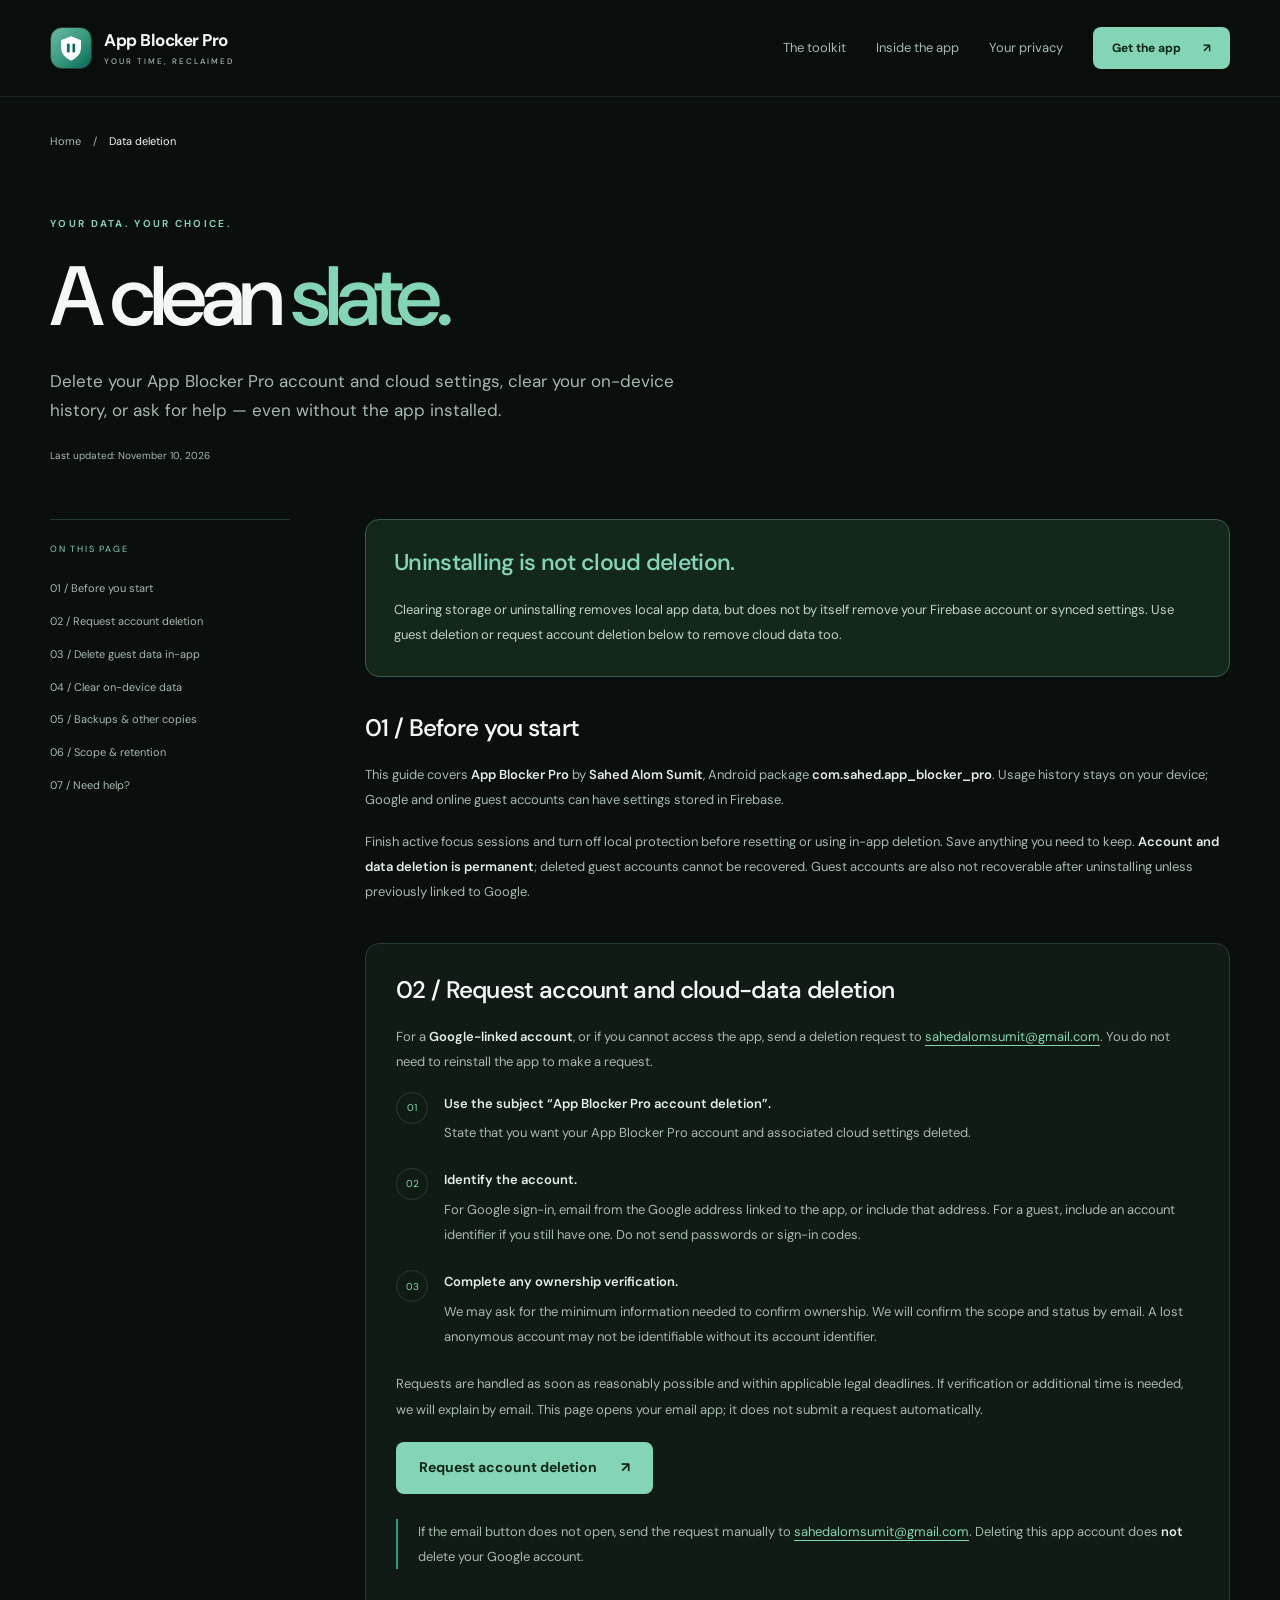
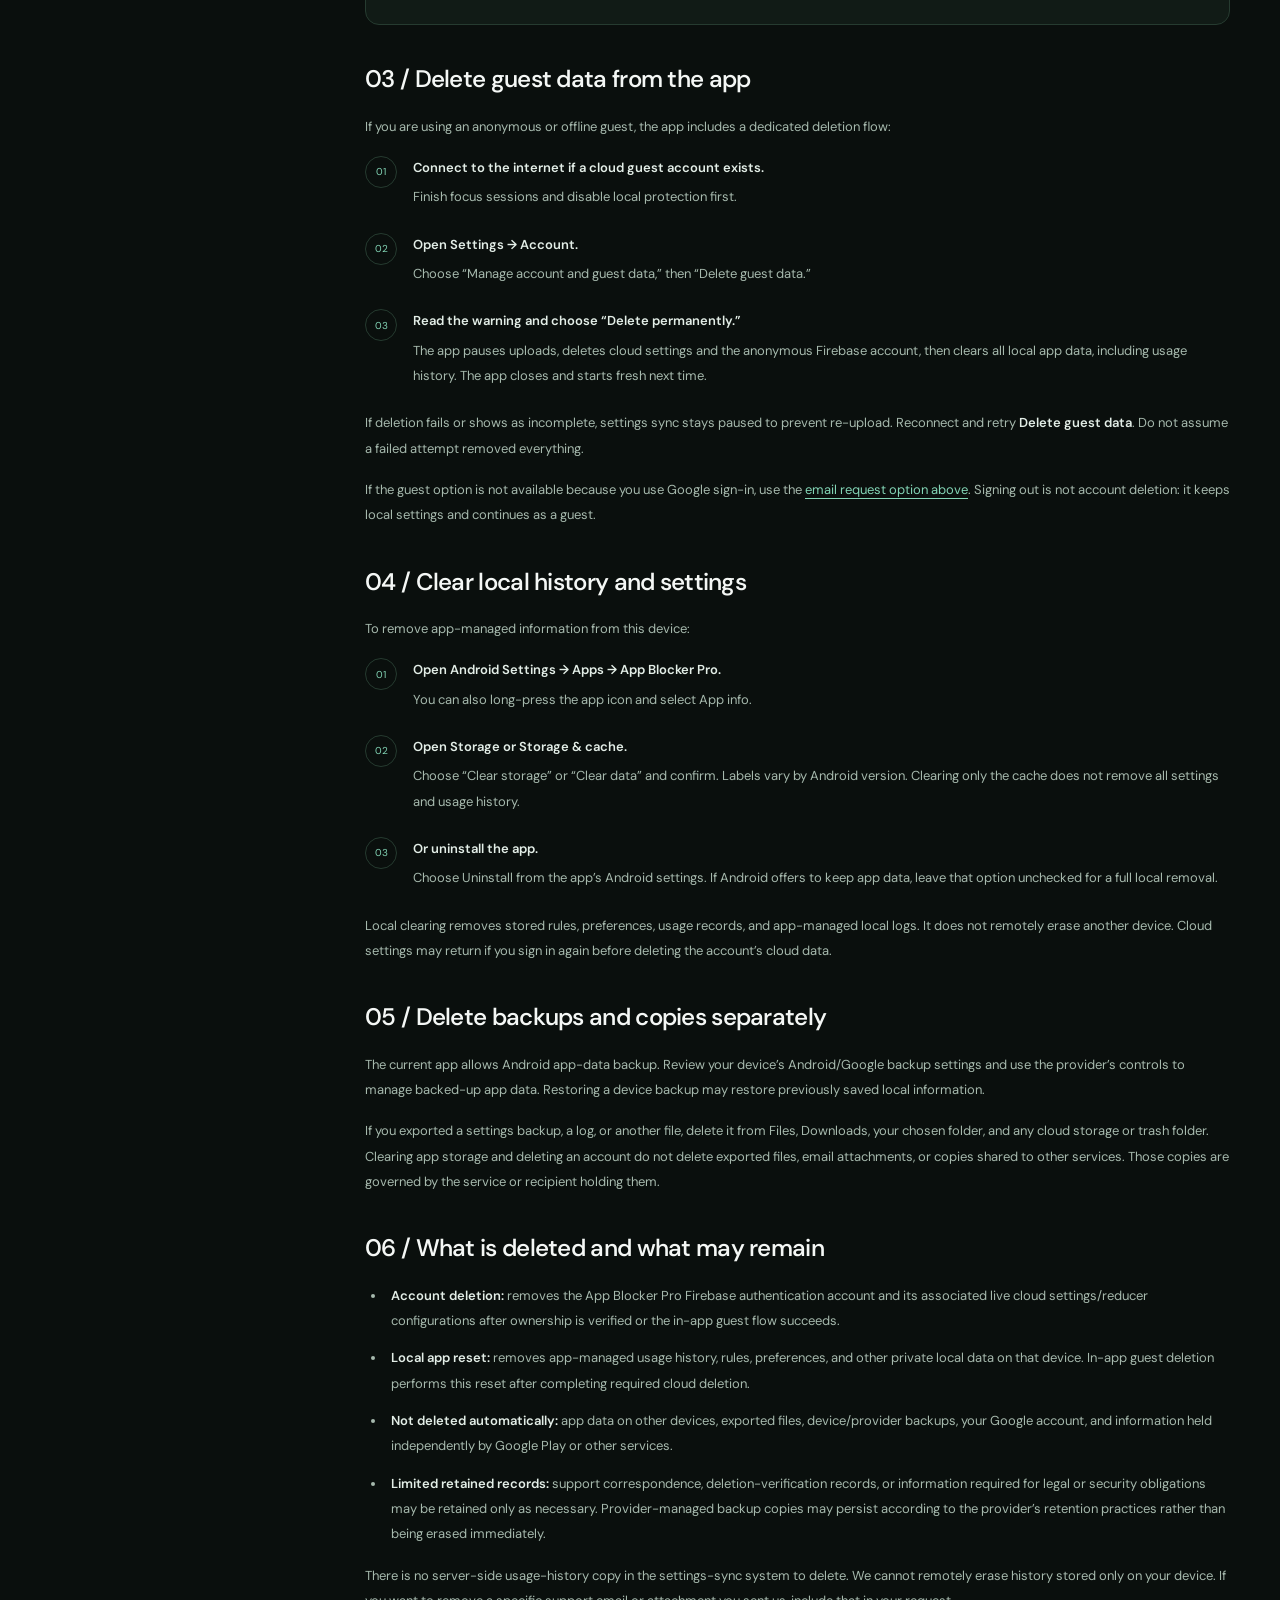
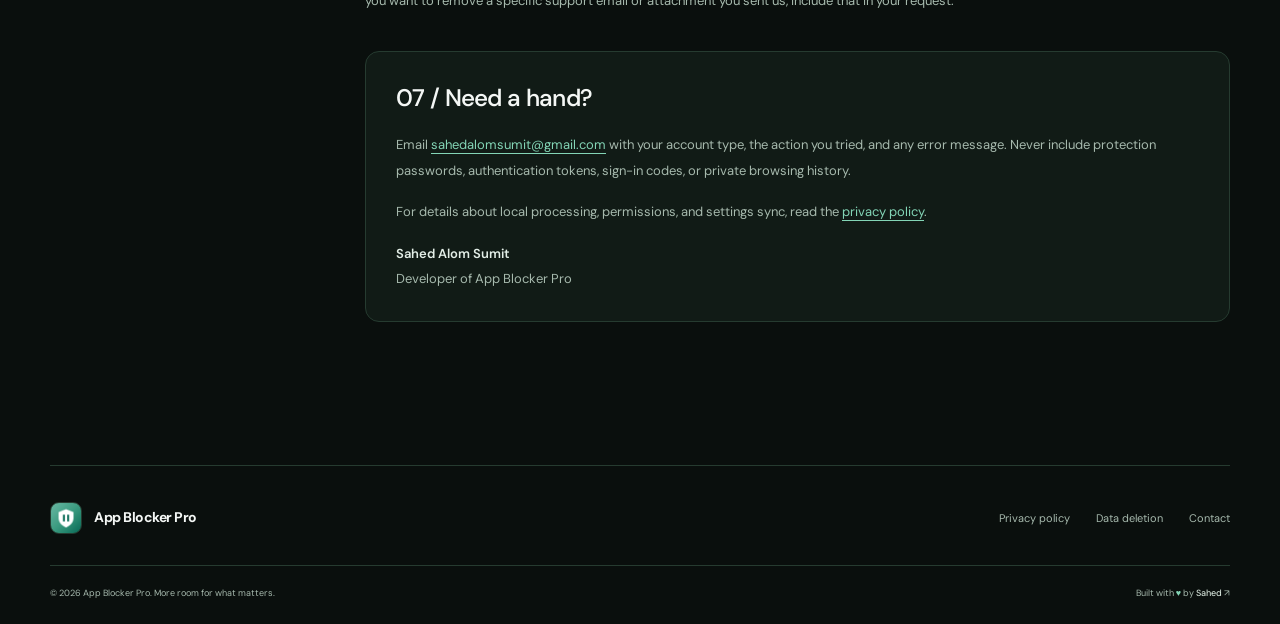
==== commit d1cc089d: "Refactor code structure for improved readability and maintainability" ====
--- a/data-deletion.html
+++ b/data-deletion.html
@@ -20,7 +20,7 @@
   <header class="site-header"><div class="shell header-inner"><a class="brand" href="index.html" aria-label="App Blocker Pro home"><span class="logo-slot" aria-hidden="true"><!-- Add your app logo. --></span><span>App Blocker Pro<small>YOUR TIME, RECLAIMED</small></span></a><button class="nav-toggle" type="button" aria-expanded="false" aria-controls="site-nav" hidden>Menu <span aria-hidden="true">☰</span></button><nav id="site-nav" aria-label="Main navigation"><a href="index.html#features">The toolkit</a><a href="index.html#screenshots">Inside the app</a><a href="index.html#privacy">Your privacy</a><a class="button button-small" href="https://play.google.com/store/apps/details?id=com.sahed.app_blocker_pro">Get the app <span aria-hidden="true">↗</span></a></nav></div></header>
   <main class="legal-main shell" id="main">
     <nav class="breadcrumb" aria-label="Breadcrumb"><a href="index.html">Home</a><span aria-hidden="true">/</span><span aria-current="page">Data deletion</span></nav>
-    <header class="legal-header"><p class="eyebrow">YOUR DATA. YOUR CHOICE.</p><h1>A clean <span>slate.</span></h1><p>Delete your App Blocker Pro account and cloud settings, clear your on-device history, or ask for help — even without the app installed.</p><p class="updated">Last updated: <time datetime="2026-11-08">November 8, 2026</time></p></header>
+    <header class="legal-header"><p class="eyebrow">YOUR DATA. YOUR CHOICE.</p><h1>A clean <span>slate.</span></h1><p>Delete your App Blocker Pro account and cloud settings, clear your on-device history, or ask for help — even without the app installed.</p><p class="updated">Last updated: <time datetime="2026-11-10">November 10, 2026</time></p></header>
     <div class="legal-layout">
       <aside class="legal-toc" aria-label="On this page"><p>ON THIS PAGE</p><a href="#before-you-start">01 / Before you start</a><a href="#request-deletion">02 / Request account deletion</a><a href="#guest-deletion">03 / Delete guest data in-app</a><a href="#local-data">04 / Clear on-device data</a><a href="#backups">05 / Backups &amp; other copies</a><a href="#what-is-deleted">06 / Scope &amp; retention</a><a href="#support">07 / Need help?</a></aside>
       <article class="legal-content">
--- a/style.css
+++ b/style.css
@@ -5,6 +5,8 @@
 .hero{display:grid;grid-template-columns:1.12fr 1fr;align-items:center;gap:35px;min-height:760px;padding-block:74px 90px}.eyebrow{display:flex;align-items:center;gap:10px;font-size:10px;font-weight:650;letter-spacing:2.3px;line-height:1.6;color:var(--mint);margin-bottom:25px}.status-dot{width:6px;height:6px;background:var(--mint);border-radius:50%;box-shadow:0 0 0 5px #83d5b60d}.hero h1{font-size:clamp(60px,6.5vw,88px);line-height:1.04;margin-left:-4px}.accent-word{color:var(--mint);display:inline-block;position:relative}.accent-word svg{position:absolute;bottom:-16px;left:0;width:100%;fill:none;stroke:var(--emerald);stroke-width:2.2;stroke-linecap:round}.hero-description{font-size:17px;line-height:1.8;max-width:415px;margin-top:35px}.hero-actions{display:flex;align-items:center;gap:27px;margin-top:32px}.play-badge{display:inline-flex;align-items:center;gap:12px;padding:11px 20px 11px 16px;background:#f4f7f5;color:#111816;border:1px solid #f4f7f5;border-radius:9px;line-height:1.15;font-size:22px;font-weight:600;letter-spacing:-.6px;transition:transform .2s,box-shadow .2s}.play-badge:hover{transform:translateY(-3px);box-shadow:0 8px 25px #0004}.play-badge svg{width:26px;height:30px}.play-badge small{display:block;font-size:8px;letter-spacing:1.6px;font-weight:650;margin-bottom:4px}.text-link{display:inline-flex;gap:20px;align-items:center;font-weight:550;font-size:13px;color:var(--mint)}.text-link:hover{color:#c1f0d9}.compatibility{font-size:10px;margin-top:19px;letter-spacing:.2px}.compatibility span{padding-inline:7px}.hero-art{min-height:575px;position:relative;display:flex;align-items:center;justify-content:center;isolation:isolate}.hero-art::before{content:"";position:absolute;inset:40px -20px;background:radial-gradient(ellipse,#205f3d35,transparent 65%);z-index:-2}.orbit{position:absolute;border:1px solid #2e9c7e26;border-radius:50%;z-index:-1}.orbit-one{width:430px;height:430px}.orbit-two{width:530px;height:530px}.art-label{position:absolute;top:0;left:25px;font-size:8px;letter-spacing:2px;color:var(--muted)}.art-label span{color:var(--mint);font-size:18px;margin-right:13px}.phone-frame{width:238px;border:6px solid #26382e;border-radius:36px;background:#131d17;box-shadow:0 30px 70px #0006,0 0 0 1px #415a48;overflow:hidden;transform:rotate(6deg)}.image-slot{background:#142119;border:1px solid #2d4536;overflow:hidden}.image-slot img{width:100%;height:100%;object-fit:cover}.hero-image{aspect-ratio:9/19.5;border:0;border-radius:29px}.floating-note{position:absolute;bottom:54px;left:0;display:flex;gap:12px;align-items:center;background:#18271fee;border:1px solid #365140;border-radius:12px;padding:16px 21px;box-shadow:0 12px 40px #0003;font-size:12px;font-weight:550;transform:rotate(-4deg)}.note-icon{display:grid;place-items:center;width:30px;height:30px;border-radius:50%;background:#2e9c7e26;color:var(--mint)}.floating-note small{display:block;color:var(--muted);font-size:9px;margin-top:3px;font-weight:400}.art-footnote{position:absolute;bottom:0;right:16px;font-size:9px;letter-spacing:.6px}.promise-strip{border-block:1px solid var(--line);background:#101913}.promise-strip .shell{display:flex;justify-content:space-between;gap:24px;padding-block:24px}.promise-strip span{display:flex;align-items:center;gap:12px;color:#c2d2c8;font-size:12px}.promise-strip i{font-style:normal;color:var(--mint);font-size:17px}
 .section{padding-block:112px}.section-heading{display:flex;align-items:flex-end;justify-content:space-between;gap:40px;margin-bottom:45px}.section-heading .eyebrow{margin-bottom:18px}h2{font-size:clamp(34px,4.1vw,54px)}.section-heading>p{font-size:13px;max-width:320px;padding-bottom:5px;line-height:1.9}.feature-grid{display:grid;grid-template-columns:repeat(3,1fr);gap:18px}.feature{padding:30px;background:var(--surface);border:1px solid var(--line);border-radius:17px;transition:border-color .25s,transform .25s}.feature:hover{border-color:#487b5c;transform:translateY(-4px)}.feature-top{display:flex;align-items:center;justify-content:space-between;margin-bottom:38px;gap:12px}.feature-number{font-size:8px;color:var(--muted);letter-spacing:1.4px}.feature-icon{font-size:25px;line-height:1;color:var(--mint)}.feature h3{font-size:27px;margin-bottom:20px}.feature p{font-size:12px;line-height:1.95}.feature-tag{display:block;padding-top:23px;margin-top:26px;border-top:1px solid var(--line);color:var(--mint);font-size:9px;letter-spacing:.3px}.tool-row{display:grid;grid-template-columns:repeat(3,1fr);gap:42px;margin-top:47px}.tool-row>div{padding-left:33px;position:relative}.tool-row>div>span{position:absolute;left:0;top:-3px;color:var(--mint);font-size:22px}.tool-row h3{font-size:15px;letter-spacing:-.3px;margin-bottom:8px}.tool-row p{font-size:12px;line-height:1.8}.screenshots-section{background:#101913;border-block:1px solid var(--line)}.gallery-controls{display:flex;gap:9px}.icon-button{width:42px;height:42px;border:1px solid #385443;border-radius:50%;color:var(--mint);background:transparent;transition:background .2s}.icon-button:hover{background:var(--surface-high)}.icon-button:disabled{opacity:.35;cursor:default}.screenshot-gallery{display:grid;grid-auto-flow:column;grid-auto-columns:calc((100% - 72px)/4);gap:24px;overflow-x:auto;scroll-snap-type:x mandatory;scrollbar-width:thin;scrollbar-color:#365140 transparent;padding-block:5px 18px;overscroll-behavior-inline:contain}.screen{scroll-snap-align:start;min-width:0}.screen-image{aspect-ratio:9/19.5;border-radius:22px;background:#18271f}.screen figcaption{padding-top:22px}.screen figcaption>span{color:var(--mint);font-size:8px;letter-spacing:1.5px}.screen h3{font-size:18px;margin-block:9px 8px}.screen p{font-size:11px}.gallery-hint{font-size:9px;margin-top:20px;display:flex;justify-content:space-between;letter-spacing:.5px}.gallery-hint span{font-size:20px;color:var(--mint)}.how-panel{display:grid;grid-template-columns:1fr 1fr;gap:95px;padding:55px;border:1px solid var(--line);border-radius:22px;background:linear-gradient(120deg,#18271f,#101913)}.how-panel h2{margin-bottom:25px}.how-panel>div>p:not(.eyebrow){font-size:13px;max-width:320px;margin-bottom:25px}.steps{padding:0;margin:0;list-style:none}.steps li{display:flex;gap:23px;padding-block:25px;border-bottom:1px solid var(--line)}.steps li:first-child{padding-top:0}.steps li:last-child{border:0;padding-bottom:0}.steps li>span{color:var(--mint);font-size:10px;padding-top:4px}.steps h3{font-size:18px;margin-bottom:9px}.steps p{font-size:12px;line-height:1.9}.privacy-section{padding-block:100px;background:#dcece2;color:#14291c;position:relative;overflow:hidden}.privacy-layout{display:grid;grid-template-columns:1fr 1fr;gap:95px}.privacy-section .eyebrow{color:#28644a}.privacy-section h2{font-size:clamp(40px,4.8vw,64px)}.privacy-section h2 span{color:#287554}.privacy-copy{padding-top:15px}.privacy-copy p{color:#3e5d4a;font-size:13px;margin-bottom:20px;line-height:1.95}.privacy-copy .large-copy{font-size:24px;letter-spacing:-.7px;line-height:1.4;color:#193f29;margin-bottom:25px}.privacy-section .text-link{color:#205b3d;border-bottom:1px solid #94b9a0;padding-bottom:6px}.privacy-section a:focus-visible{outline-color:#205b3d}.showcase{padding-bottom:0}.showcase .eyebrow{justify-content:center;font-size:9px}.feature-image{aspect-ratio:2.06/1;border-radius:20px}.faq-section{display:grid;grid-template-columns:1fr 1.2fr;gap:95px}.faq details{border-bottom:1px solid var(--line);padding:22px 0}.faq details:first-child{padding-top:0}.faq summary{list-style:none;display:flex;justify-content:space-between;align-items:center;gap:22px;cursor:pointer;font-size:14px;font-weight:550}.faq summary::-webkit-details-marker{display:none}.faq summary::after{content:"+";font-size:22px;color:var(--mint);font-weight:400}.faq details[open] summary::after{content:"−"}.faq details p{font-size:12px;line-height:1.95;padding-top:17px}.faq details a{color:var(--mint);text-decoration:underline;text-underline-offset:3px}.closing{text-align:center;border-top:1px solid var(--line);padding-block:85px 100px}.closing-logo{width:58px;height:58px;margin-bottom:24px;border-radius:17px}.closing .eyebrow{justify-content:center;margin-bottom:23px;font-size:9px}.closing h2{font-size:clamp(40px,5.3vw,68px)}.closing h2 span{color:var(--mint)}.closing>p:not(.eyebrow):not(.compatibility){font-size:13px;margin-block:24px 29px}.closing .compatibility{font-size:10px}.site-footer{border-top:1px solid var(--line);padding-block:36px 23px}.footer-top{display:flex;justify-content:space-between;align-items:center;gap:25px}.site-footer .brand{font-size:14px}.site-footer .logo-slot{width:32px;height:32px;border-radius:9px}.site-footer nav{display:flex;gap:26px;font-size:11px;color:var(--muted)}.footer-bottom{display:flex;justify-content:space-between;gap:25px;align-items:center;margin-top:31px;padding-top:20px;border-top:1px solid var(--line);font-size:9px;color:var(--muted)}.heart{color:var(--mint)}.footer-bottom strong{color:#d5e3d9;font-weight:500}
 /* Shared app artwork for header, footer, and closing-section logo slots. */
+.hero-image,.screen-image{aspect-ratio:1080/2201}.feature-image{aspect-ratio:2976/1440}.image-slot img{object-fit:contain}.onboarding-gallery{display:grid;grid-template-columns:repeat(3,minmax(0,1fr));gap:clamp(14px,4vw,48px);max-width:960px;margin-inline:auto}.onboarding-gallery figcaption{margin-top:18px;color:var(--mint);font-size:9px;letter-spacing:1.5px}.showcase .section-heading .eyebrow{justify-content:flex-start}.onboarding-gallery .screen-image{box-shadow:0 20px 50px #0003}
+@media(max-width:600px){.onboarding-gallery{grid-template-columns:1fr;max-width:280px;gap:32px}.onboarding-gallery figcaption{font-size:10px}}
 .logo-slot{background-image:url("img/app_blocker_pro_logo.png");background-size:cover;background-position:center}
 /* Legal pages retain real HTML content and navigation without JavaScript. */
 .legal-main{padding-block:35px 105px}.breadcrumb{display:flex;flex-wrap:wrap;gap:12px;font-size:11px;color:var(--muted)}.breadcrumb a:hover{color:var(--mint)}.breadcrumb [aria-current]{color:var(--text)}.legal-header{max-width:780px;padding-block:65px 55px}.legal-header .eyebrow{margin-bottom:20px}.legal-header h1{font-size:clamp(52px,7vw,84px);margin-bottom:25px}.legal-header h1 span{color:var(--mint)}.legal-header>p:not(.eyebrow):not(.updated){font-size:17px;max-width:650px}.legal-header .updated{font-size:10px;margin-top:22px}.legal-layout{display:grid;grid-template-columns:240px minmax(0,1fr);gap:75px;align-items:start}.legal-toc{position:sticky;top:125px;display:flex;flex-direction:column;gap:14px;border-top:1px solid var(--line);padding-top:22px}.legal-toc p{font-size:9px;letter-spacing:1.8px;color:var(--mint);margin-bottom:8px}.legal-toc a{font-size:11px;color:var(--muted)}.legal-toc a:hover{color:var(--mint)}.legal-content{min-width:0}.legal-content section{margin-bottom:38px;scroll-margin-top:120px}.legal-content h2{font-size:24px;letter-spacing:-.7px;line-height:1.3;margin-bottom:19px}.legal-content h3{font-size:17px;margin-block:25px 12px}.legal-content p,.legal-content li{font-size:13px;line-height:1.95;color:var(--muted)}.legal-content p+p{margin-top:16px}.legal-content strong{color:#e3eee7;font-weight:600}.legal-content a{color:var(--mint);text-decoration:underline;text-underline-offset:4px;overflow-wrap:anywhere}.legal-content ul,.legal-content ol{padding-left:21px;margin-block:16px}.legal-content li{padding-left:5px;margin-bottom:12px}.legal-callout{padding:28px;border:1px solid #365e48;background:#14271b;border-radius:14px;margin-bottom:35px}.legal-callout h2{color:var(--mint);font-size:23px}.legal-callout p{color:#bfd2c5}.contact-panel{background:var(--surface);border:1px solid var(--line);padding:30px;border-radius:14px}.legal-content .button{color:#0a2419;text-decoration:none;margin-top:20px;overflow-wrap:normal}.deletion-steps{list-style:none;counter-reset:step;padding-left:0!important}.deletion-steps li{position:relative;counter-increment:step;padding-left:48px!important;margin-bottom:22px}.deletion-steps li::before{content:counter(step,decimal-leading-zero);position:absolute;left:0;top:1px;width:30px;height:30px;display:grid;place-items:center;border:1px solid var(--line);border-radius:50%;font-size:10px;color:var(--mint)}.deletion-steps strong{display:block;margin-bottom:4px}.legal-note{border-left:2px solid var(--emerald);padding-left:20px;margin-block:25px}
